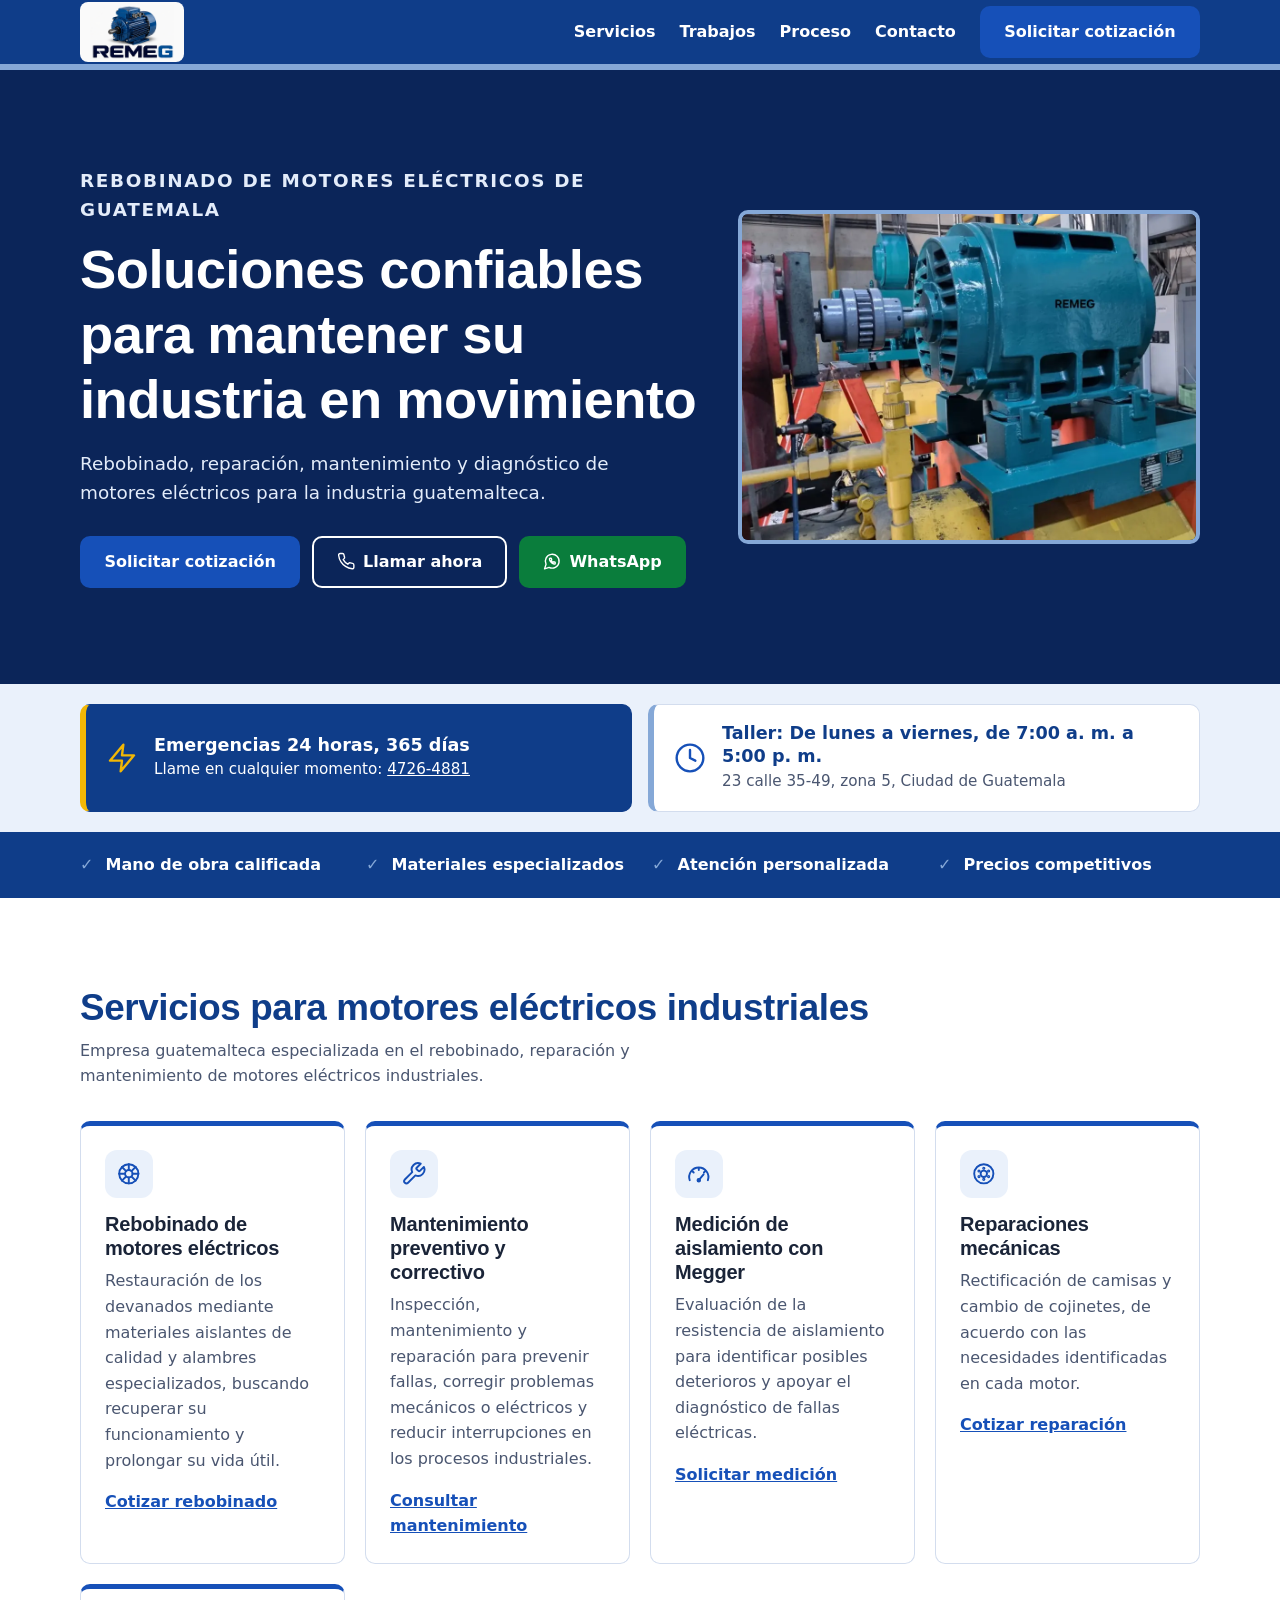
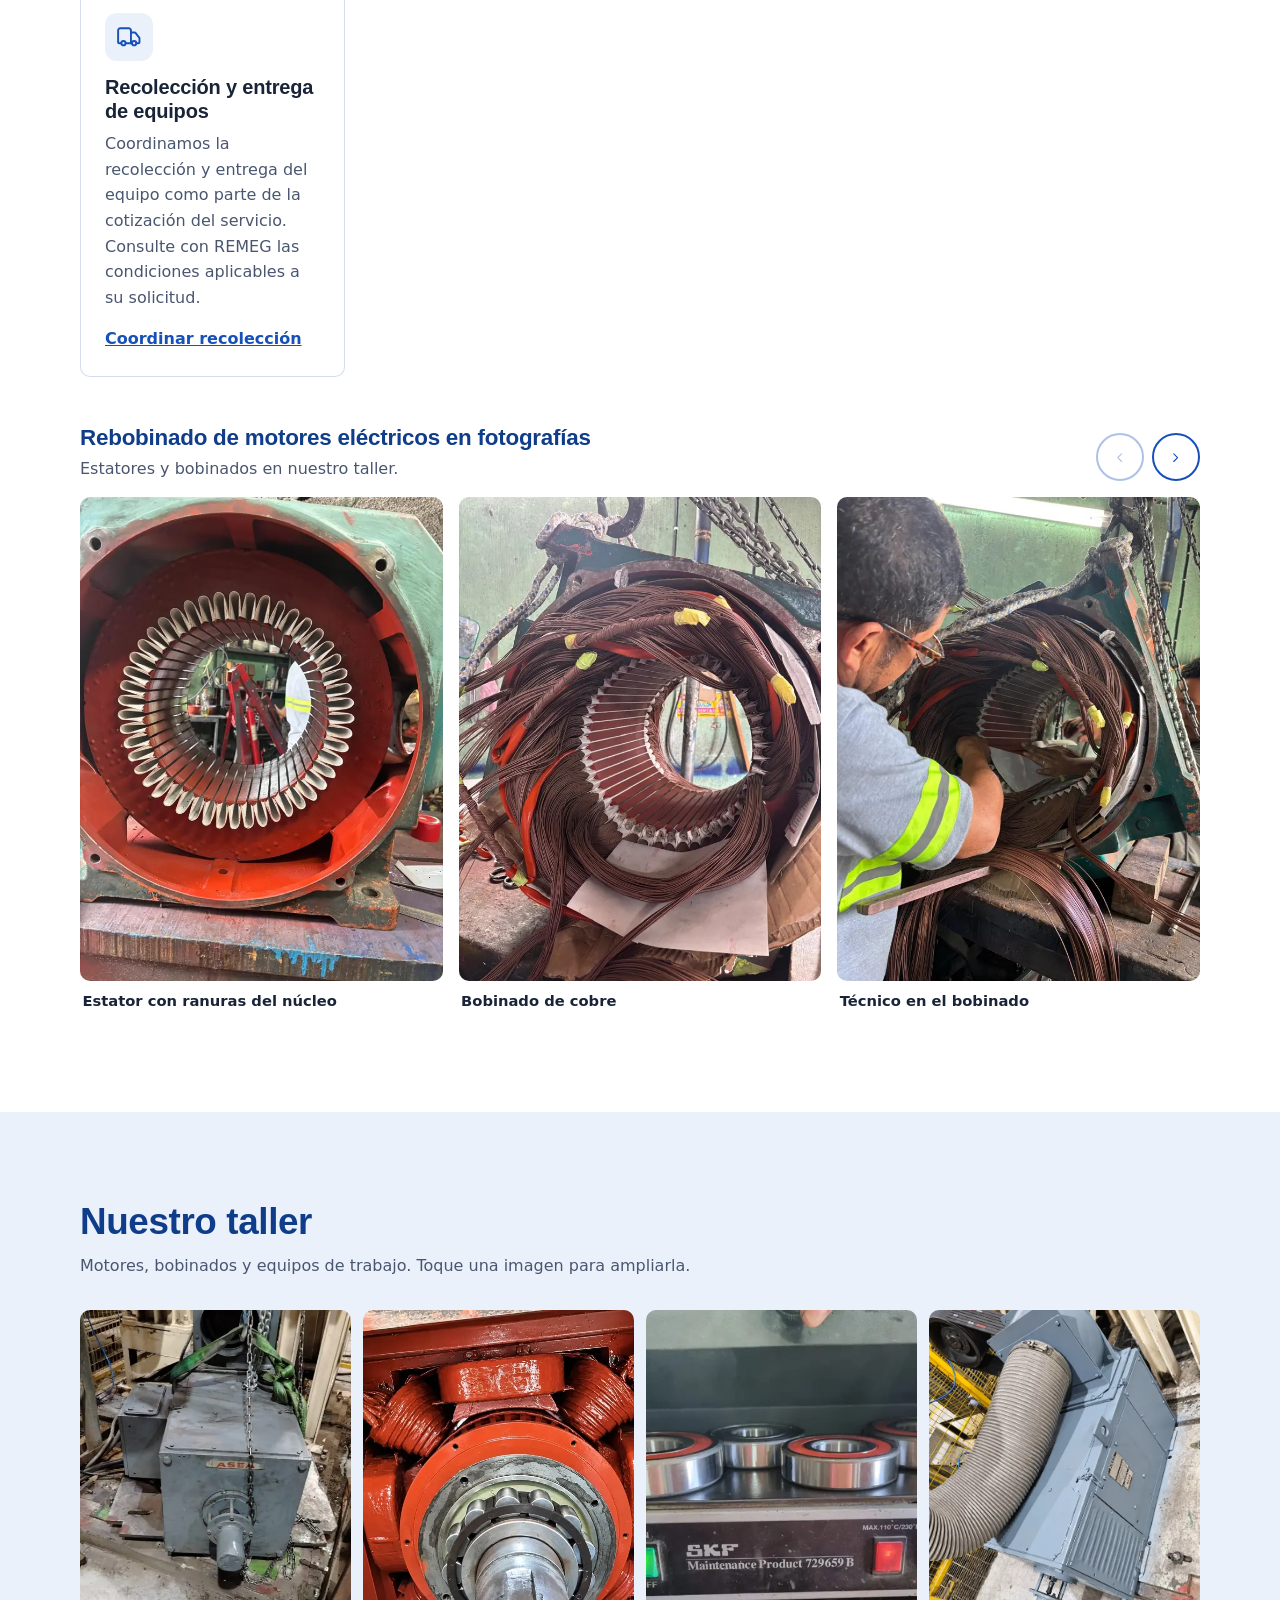
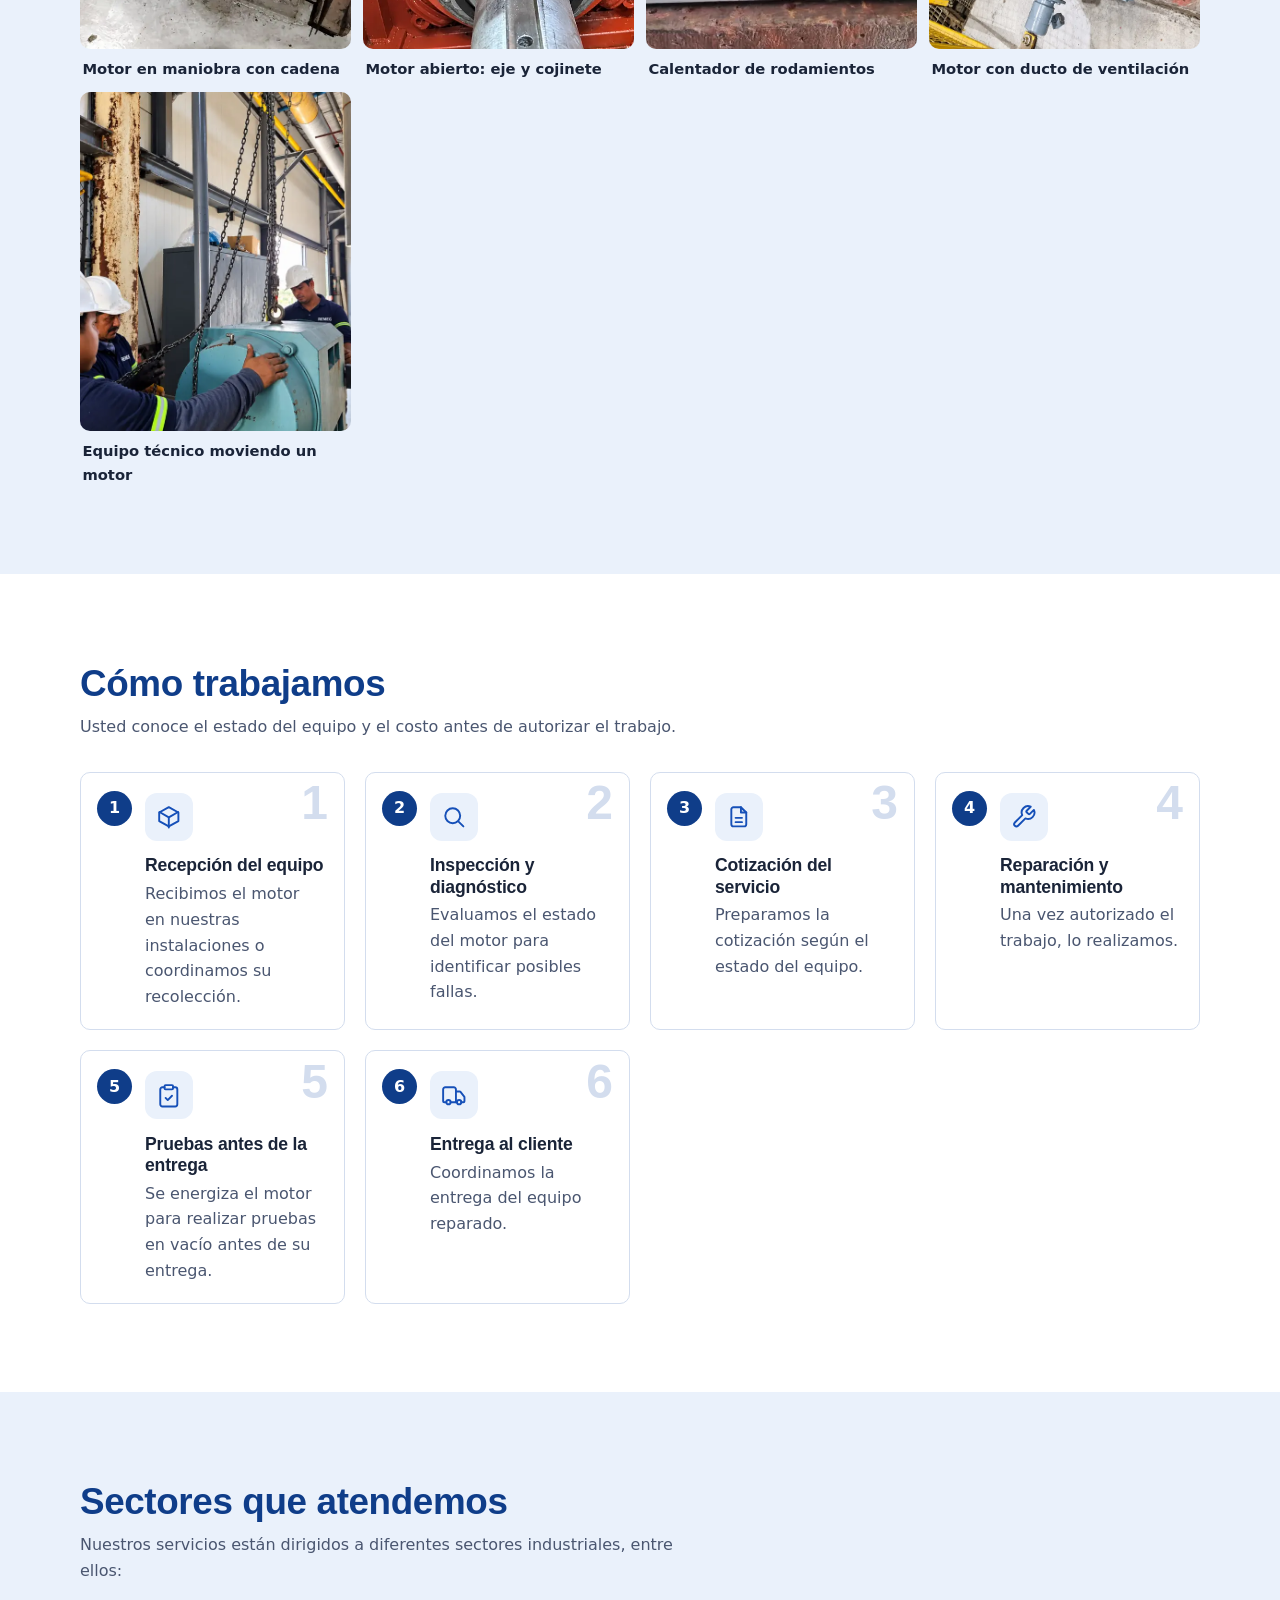
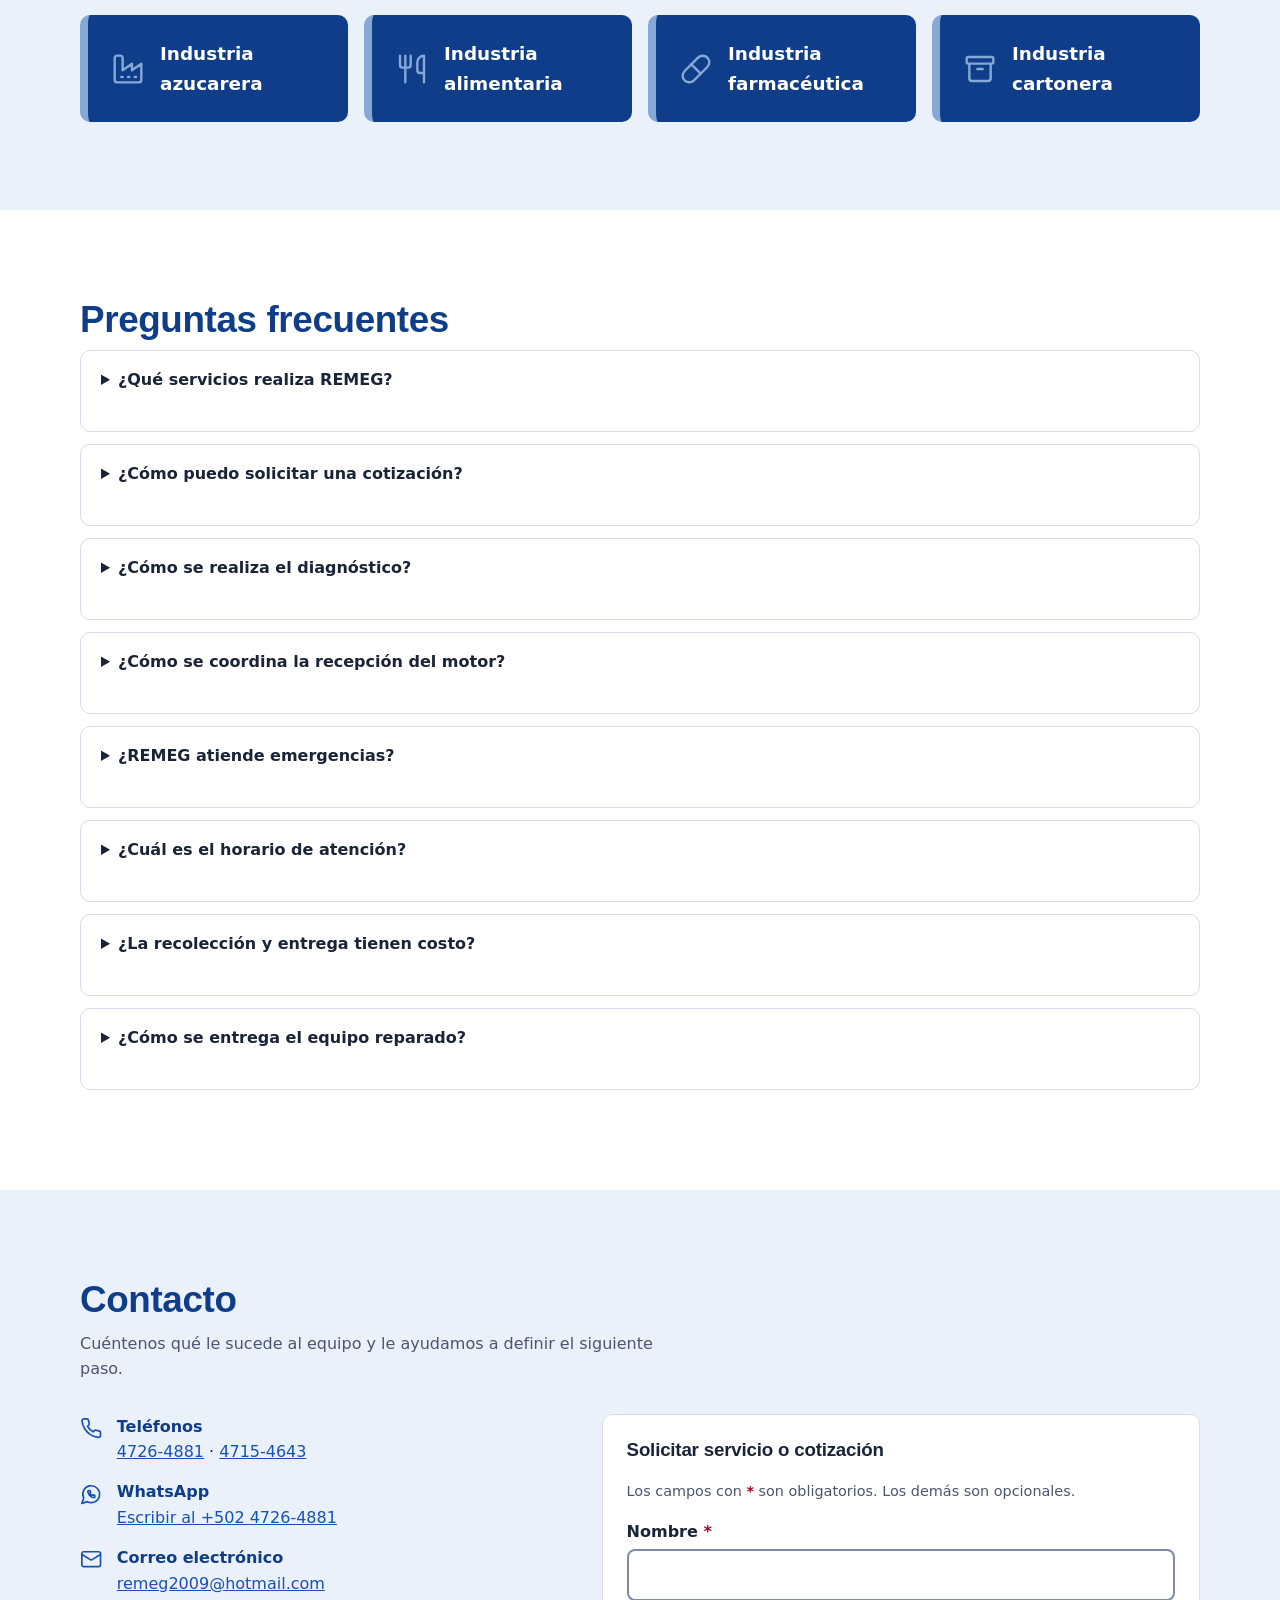
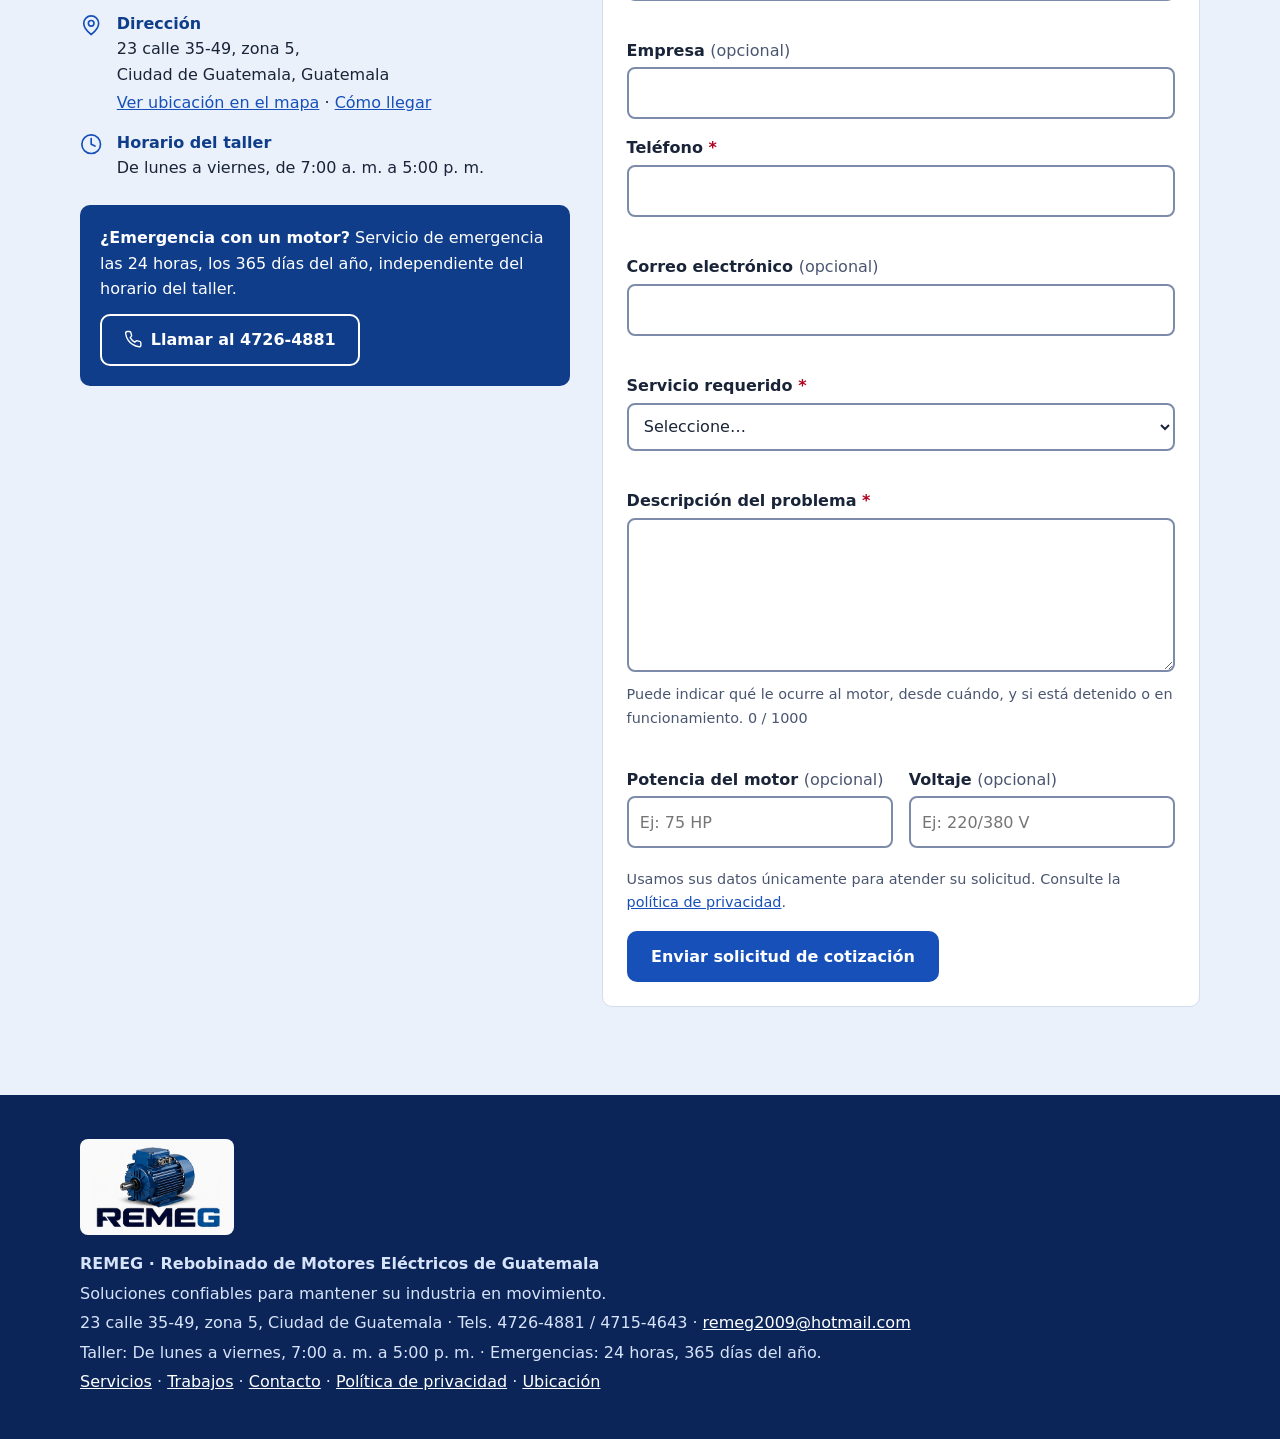
==== site/index.html @ 48e9dbaf "fix: modificar atributo del form para que funcione en netifly" ====
<!DOCTYPE html>
<html lang="es">

<head>
    <meta charset="utf-8">
    <meta name="umami-website-id" content="">
    <meta name="viewport" content="width=device-width, initial-scale=1, viewport-fit=cover">
    <title>REMEG | Rebobinado y reparación de motores eléctricos industriales en Guatemala</title>
    <meta name="description"
        content="Rebobinado, reparación y mantenimiento preventivo y correctivo de motores eléctricos industriales en Ciudad de Guatemala. Atención de emergencias las 24 horas, los 365 días del año.">
    <meta property="og:title" content="REMEG | Rebobinado de Motores Eléctricos de Guatemala">
    <meta property="og:description" content="Soluciones confiables para mantener su industria en movimiento.">
    <meta property="og:type" content="website">
    <meta property="og:locale" content="es_GT">
    <meta property="og:url" content="https://remeg.com.gt/">
    <meta property="og:image" content="https://remeg.com.gt/assets/logo.png">
    <link rel="canonical" href="https://remeg.com.gt/">
    <link rel="icon" type="image/png" href="assets/favicon.png">
    <link rel="preload" as="image" href="assets/hero-motor-instalado.webp" type="image/webp" fetchpriority="high">
    <script
        type="application/ld+json">{"@context": "https://schema.org", "@type": "LocalBusiness", "name": "REMEG - Rebobinado de Motores Eléctricos de Guatemala", "url": "https://remeg.com.gt/", "image": "https://remeg.com.gt/assets/logo.png", "telephone": ["+502 4726-4881", "+502 4715-4643"], "email": "remeg2009@hotmail.com", "address": {"@type": "PostalAddress", "streetAddress": "23 calle 35-49, zona 5", "addressLocality": "Ciudad de Guatemala", "addressCountry": "GT"}, "geo": {"@type": "GeoCoordinates", "latitude": 14.6255, "longitude": -90.4993}, "hasMap": "https://www.google.com/maps/search/?api=1&query=14.6255,-90.4993", "openingHoursSpecification": {"@type": "OpeningHoursSpecification", "dayOfWeek": ["Monday", "Tuesday", "Wednesday", "Thursday", "Friday", "Saturday", "Sunday"], "opens": "07:00", "closes": "17:00"}}</script>
    <link rel="stylesheet" href="assets/styles.css">
</head>

<body><svg width="0" height="0" class="sp" aria-hidden="true" focusable="false">
        <defs>
            <symbol id="i-phone" viewBox="0 0 24 24">
                <path
                    d="M22 16.92v3a2 2 0 0 1-2.18 2 19.79 19.79 0 0 1-8.63-3.07 19.5 19.5 0 0 1-6-6 19.79 19.79 0 0 1-3.07-8.67A2 2 0 0 1 4.11 2h3a2 2 0 0 1 2 1.72 12.84 12.84 0 0 0 .7 2.81 2 2 0 0 1-.45 2.11L8.09 9.91a16 16 0 0 0 6 6l1.27-1.27a2 2 0 0 1 2.11-.45 12.84 12.84 0 0 0 2.81.7A2 2 0 0 1 22 16.92z" />
            </symbol>
            <symbol id="i-wa" viewBox="0 0 24 24">
                <path d="M7.9 20A9 9 0 1 0 4 16.1L2 22z" />
                <path transform="translate(7.6 7.4) scale(.38)" stroke-width="4.6"
                    d="M22 16.92v3a2 2 0 0 1-2.18 2 19.79 19.79 0 0 1-8.63-3.07 19.5 19.5 0 0 1-6-6 19.79 19.79 0 0 1-3.07-8.67A2 2 0 0 1 4.11 2h3a2 2 0 0 1 2 1.72 12.84 12.84 0 0 0 .7 2.81 2 2 0 0 1-.45 2.11L8.09 9.91a16 16 0 0 0 6 6l1.27-1.27a2 2 0 0 1 2.11-.45 12.84 12.84 0 0 0 2.81.7A2 2 0 0 1 22 16.92z" />
            </symbol>
            <symbol id="i-mail" viewBox="0 0 24 24">
                <rect x="2" y="4" width="20" height="16" rx="2" />
                <path d="m22 7-10 6L2 7" />
            </symbol>
            <symbol id="i-pin" viewBox="0 0 24 24">
                <path d="M20 10c0 6-8 12-8 12s-8-6-8-12a8 8 0 0 1 16 0z" />
                <circle cx="12" cy="10" r="3" />
            </symbol>
            <symbol id="i-clock" viewBox="0 0 24 24">
                <circle cx="12" cy="12" r="10" />
                <path d="M12 6v6l4 2" />
            </symbol>
            <symbol id="i-bolt" viewBox="0 0 24 24">
                <path d="M13 2 3 14h9l-1 8 10-12h-9l1-8z" />
            </symbol>
            <symbol id="i-check" viewBox="0 0 24 24">
                <path d="M20 6 9 17l-5-5" />
            </symbol>
            <symbol id="i-coil" viewBox="0 0 24 24">
                <circle cx="12" cy="12" r="9" />
                <circle cx="12" cy="12" r="3.5" />
                <path
                    d="M12 3v5.5M12 15.5V21M3 12h5.5M15.5 12H21M5.6 5.6l3.9 3.9M14.5 14.5l3.9 3.9M18.4 5.6l-3.9 3.9M9.5 14.5l-3.9 3.9" />
            </symbol>
            <symbol id="i-wrench" viewBox="0 0 24 24">
                <path
                    d="M14.7 6.3a1 1 0 0 0 0 1.4l1.6 1.6a1 1 0 0 0 1.4 0l3.77-3.77a6 6 0 0 1-7.94 7.94l-6.91 6.91a2.12 2.12 0 0 1-3-3l6.91-6.91a6 6 0 0 1 7.94-7.94l-3.76 3.76z" />
            </symbol>
            <symbol id="i-gauge" viewBox="0 0 24 24">
                <path d="M3.5 18a9 9 0 1 1 17 0" />
                <path d="M12 18l4.5-5.5" />
                <circle cx="12" cy="18" r="1.2" />
                <path d="M12 6.5v2M5.8 9.4l1.4 1.4M18.2 9.4l-1.4 1.4" />
            </symbol>
            <symbol id="i-bearing" viewBox="0 0 24 24">
                <circle cx="12" cy="12" r="9" />
                <circle cx="12" cy="12" r="3" />
                <circle cx="12" cy="6.8" r=".6" />
                <circle cx="16.5" cy="9.4" r=".6" />
                <circle cx="16.5" cy="14.6" r=".6" />
                <circle cx="12" cy="17.2" r=".6" />
                <circle cx="7.5" cy="14.6" r=".6" />
                <circle cx="7.5" cy="9.4" r=".6" />
            </symbol>
            <symbol id="i-truck" viewBox="0 0 24 24">
                <path d="M14 18V6a2 2 0 0 0-2-2H4a2 2 0 0 0-2 2v11a1 1 0 0 0 1 1h2" />
                <path d="M15 18H9" />
                <path d="M19 18h2a1 1 0 0 0 1-1v-3.65a1 1 0 0 0-.22-.62l-3.48-4.35A1 1 0 0 0 17.52 8H14" />
                <circle cx="17" cy="18" r="2" />
                <circle cx="7" cy="18" r="2" />
            </symbol>
            <symbol id="i-pkg" viewBox="0 0 24 24">
                <path d="M21 8l-9-5-9 5v8l9 5 9-5z" />
                <path d="M3.3 7.5 12 12.5l8.7-5M12 22V12.5" />
            </symbol>
            <symbol id="i-search" viewBox="0 0 24 24">
                <circle cx="11" cy="11" r="7" />
                <path d="m21 21-4.3-4.3" />
            </symbol>
            <symbol id="i-doc" viewBox="0 0 24 24">
                <path d="M14 3H7a2 2 0 0 0-2 2v14a2 2 0 0 0 2 2h10a2 2 0 0 0 2-2V8z" />
                <path d="M14 3v5h5M9 13h6M9 17h6" />
            </symbol>
            <symbol id="i-clip" viewBox="0 0 24 24">
                <rect x="8" y="2" width="8" height="4" rx="1" />
                <path d="M16 4h2a2 2 0 0 1 2 2v14a2 2 0 0 1-2 2H6a2 2 0 0 1-2-2V6a2 2 0 0 1 2-2h2" />
                <path d="m9 14 2 2 4-4" />
            </symbol>
            <symbol id="i-factory" viewBox="0 0 24 24">
                <path d="M2 20a2 2 0 0 0 2 2h16a2 2 0 0 0 2-2V8l-7 5V8l-7 5V4a2 2 0 0 0-2-2H4a2 2 0 0 0-2 2z" />
                <path d="M17 18h1M12 18h1M7 18h1" />
            </symbol>
            <symbol id="i-food" viewBox="0 0 24 24">
                <path
                    d="M3 2v7a2 2 0 0 0 2 2h4a2 2 0 0 0 2-2V2M7 2v20M21 15V2a5 5 0 0 0-5 5v6a2 2 0 0 0 2 2h3zm0 0v7" />
            </symbol>
            <symbol id="i-pill" viewBox="0 0 24 24">
                <path d="m10.5 20.5 10-10a4.95 4.95 0 1 0-7-7l-10 10a4.95 4.95 0 1 0 7 7z" />
                <path d="m8.5 8.5 7 7" />
            </symbol>
            <symbol id="i-box" viewBox="0 0 24 24">
                <rect x="2" y="3" width="20" height="5" rx="1" />
                <path d="M4 8v11a2 2 0 0 0 2 2h12a2 2 0 0 0 2-2V8M10 12h4" />
            </symbol>
            <symbol id="i-prev" viewBox="0 0 24 24">
                <path d="m15 18-6-6 6-6" />
            </symbol>
            <symbol id="i-next" viewBox="0 0 24 24">
                <path d="m9 18 6-6-6-6" />
            </symbol>
        </defs>
    </svg>
    <header>
        <div class="w hb"><a class="logo" href="#inicio" aria-label="REMEG, inicio"><img src="assets/logo.png"
                    width="391" height="252" alt="REMEG"></a>
            <button id="mb" aria-expanded="false" aria-controls="nv">Menú</button>
            <nav id="nv" aria-label="Principal">
                <ul>
                    <li><a href="#servicios">Servicios</a></li>
                    <li><a href="#trabajos">Trabajos</a></li>
                    <li><a href="#proceso">Proceso</a></li>
                    <li><a href="#contacto">Contacto</a></li>
                    <li><a class="btn p" href="#cotizar">Solicitar cotización</a></li>
                </ul>
            </nav>
        </div>
    </header>
    <main id="inicio">
        <div class="hero">
            <div class="w">
                <div>
                    <p class="eyebrow">Rebobinado de Motores Eléctricos de Guatemala</p>
                    <h1>Soluciones confiables para mantener su industria en movimiento</h1>
                    <p>Rebobinado, reparación, mantenimiento y diagnóstico de motores eléctricos para la industria
                        guatemalteca.</p>
                    <div class="ct"><a class="btn p" href="#cotizar">Solicitar cotización</a><a class="btn s"
                            href="tel:+50247264881"><svg class="ic" aria-hidden="true" focusable="false">
                                <use href="#i-phone" />
                            </svg> Llamar ahora</a><a class="btn wa"
                            href="https://wa.me/50247264881?text=Hola%2C%20quisiera%20informaci%C3%B3n%20o%20una%20cotizaci%C3%B3n%20para%20el%20servicio%20de%20un%20motor%20el%C3%A9ctrico."
                            target="_blank" rel="noopener"><svg class="ic" aria-hidden="true" focusable="false">
                                <use href="#i-wa" />
                            </svg> WhatsApp</a></div>
                </div>
                <figure><img src="assets/hero-motor-instalado.webp" width="1000" height="718"
                        alt="Motor eléctrico industrial con la marca REMEG, instalado en una planta"
                        fetchpriority="high"></figure>
            </div>
        </div>
        <div class="band">
            <div class="w band-g">
                <div class="bx urg"><svg class="ic lg" aria-hidden="true" focusable="false">
                        <use href="#i-bolt" />
                    </svg>
                    <div><strong>Emergencias 24 horas, 365 días</strong><span>Llame en cualquier momento: <a
                                href="tel:+50247264881">4726-4881</a></span></div>
                </div>
                <div class="bx"><svg class="ic lg" aria-hidden="true" focusable="false">
                        <use href="#i-clock" />
                    </svg>
                    <div><strong>Taller: De lunes a viernes, de 7:00 a. m. a 5:00 p. m.</strong><span>23 calle 35-49,
                            zona
                            5, Ciudad de Guatemala</span></div>
                </div>
            </div>
        </div>
        <div class="trust">
            <div class="w">
                <ul>
                    <li>Mano de obra calificada</li>
                    <li>Materiales especializados</li>
                    <li>Atención personalizada</li>
                    <li>Precios competitivos</li>
                </ul>
            </div>
        </div>

        <section id="servicios">
            <div class="w">
                <h2>Servicios para motores eléctricos industriales</h2>
                <p class="lead">Empresa guatemalteca especializada en el rebobinado, reparación y mantenimiento de
                    motores eléctricos industriales.</p>
                <div class="grid">
                    <div class="card"><span class="bd"><svg class="ic" aria-hidden="true" focusable="false">
                                <use href="#i-coil" />
                            </svg></span>
                        <h3>Rebobinado de motores eléctricos</h3>
                        <p>Restauración de los devanados mediante materiales aislantes de calidad y alambres
                            especializados, buscando recuperar su funcionamiento y prolongar su vida útil.</p><a
                            href="#cotizar" data-s="Rebobinado de motores eléctricos">Cotizar rebobinado</a>
                    </div>
                    <div class="card"><span class="bd"><svg class="ic" aria-hidden="true" focusable="false">
                                <use href="#i-wrench" />
                            </svg></span>
                        <h3>Mantenimiento preventivo y correctivo</h3>
                        <p>Inspección, mantenimiento y reparación para prevenir fallas, corregir problemas mecánicos o
                            eléctricos y reducir interrupciones en los procesos industriales.</p><a
                            href="#cotizar">Consultar mantenimiento</a>
                    </div>
                    <div class="card"><span class="bd"><svg class="ic" aria-hidden="true" focusable="false">
                                <use href="#i-gauge" />
                            </svg></span>
                        <h3>Medición de aislamiento con Megger</h3>
                        <p>Evaluación de la resistencia de aislamiento para identificar posibles deterioros y apoyar el
                            diagnóstico de fallas eléctricas.</p><a href="#cotizar"
                            data-s="Medición de aislamiento con Megger">Solicitar medición</a>
                    </div>
                    <div class="card"><span class="bd"><svg class="ic" aria-hidden="true" focusable="false">
                                <use href="#i-bearing" />
                            </svg></span>
                        <h3>Reparaciones mecánicas</h3>
                        <p>Rectificación de camisas y cambio de cojinetes, de acuerdo con las necesidades identificadas
                            en cada motor.</p><a href="#cotizar"
                            data-s="Reparaciones mecánicas (camisas y cojinetes)">Cotizar reparación</a>
                    </div>
                    <div class="card"><span class="bd"><svg class="ic" aria-hidden="true" focusable="false">
                                <use href="#i-truck" />
                            </svg></span>
                        <h3>Recolección y entrega de equipos</h3>
                        <p>Coordinamos la recolección y entrega del equipo como parte de la cotización del servicio.
                            Consulte con REMEG las condiciones aplicables a su solicitud.</p><a href="#cotizar"
                            data-s="Recolección y entrega de equipos">Coordinar recolección</a>
                    </div>
                </div>
                <div class="car" role="region" aria-roledescription="carrusel"
                    aria-label="Fotografías de rebobinado de motores eléctricos">
                    <div class="car-h">
                        <div>
                            <h3>Rebobinado de motores eléctricos en fotografías</h3>
                            <p>Estatores y bobinados en nuestro taller.</p>
                        </div>
                        <div class="car-c"><button type="button" class="cp" aria-label="Fotos anteriores"><svg
                                    class="ic" aria-hidden="true" focusable="false">
                                    <use href="#i-prev" />
                                </svg></button><button type="button" class="cn" aria-label="Fotos siguientes"><svg
                                    class="ic" aria-hidden="true" focusable="false">
                                    <use href="#i-next" />
                                </svg></button></div>
                    </div>
                    <div class="track" data-lb>
                        <figure><button type="button" aria-label="Ampliar: Estator con ranuras del núcleo"><img
                                    src="assets/rebobinado-01.webp" width="675" height="900" loading="lazy"
                                    alt="Estator de un motor eléctrico con el núcleo ranurado, visto de frente"></button>
                            <figcaption>Estator con ranuras del núcleo</figcaption>
                        </figure>
                        <figure><button type="button" aria-label="Ampliar: Bobinado de cobre"><img
                                    src="assets/rebobinado-02.webp" width="675" height="900" loading="lazy"
                                    alt="Bobinas de cobre del estator de un motor, sujetas con cadenas"></button>
                            <figcaption>Bobinado de cobre</figcaption>
                        </figure>
                        <figure><button type="button" aria-label="Ampliar: Técnico en el bobinado"><img
                                    src="assets/rebobinado-03.webp" width="675" height="900" loading="lazy"
                                    alt="Técnico trabajando en el bobinado de un estator"></button>
                            <figcaption>Técnico en el bobinado</figcaption>
                        </figure>
                        <figure><button type="button" aria-label="Ampliar: Bobinado con cintas azules"><img
                                    src="assets/rebobinado-04.webp" width="675" height="900" loading="lazy"
                                    alt="Vista frontal del bobinado de un estator con cintas azules"></button>
                            <figcaption>Bobinado con cintas azules</figcaption>
                        </figure>
                        <figure><button type="button" aria-label="Ampliar: Alambre de cobre en el estator"><img
                                    src="assets/rebobinado-05.webp" width="675" height="900" loading="lazy"
                                    alt="Alambre de cobre saliendo del bobinado de un estator sobre la mesa de trabajo"></button>
                            <figcaption>Alambre de cobre en el estator</figcaption>
                        </figure>
                    </div>
                </div>
            </div>
        </section>

        <section id="trabajos" class="alt">
            <div class="w">
                <h2>Nuestro taller</h2>
                <p class="lead">Motores, bobinados y equipos de trabajo. Toque una imagen para ampliarla.</p>
                <div class="gal" id="gal" data-lb>
                    <figure><button type="button" aria-label="Ampliar: Motor en maniobra con cadena"><img
                                src="assets/taller-01.webp" width="506" height="900" loading="lazy"
                                alt="Motor eléctrico suspendido con cadenas en el área de trabajo"></button>
                        <figcaption>Motor en maniobra con cadena</figcaption>
                    </figure>
                    <figure><button type="button" aria-label="Ampliar: Motor abierto: eje y cojinete"><img
                                src="assets/taller-02.webp" width="900" height="675" loading="lazy"
                                alt="Motor abierto mostrando el cojinete y el eje"></button>
                        <figcaption>Motor abierto: eje y cojinete</figcaption>
                    </figure>
                    <figure><button type="button" aria-label="Ampliar: Calentador de rodamientos"><img
                                src="assets/taller-03.webp" width="900" height="541" loading="lazy"
                                alt="Calentador de rodamientos con varios rodamientos sobre su superficie"></button>
                        <figcaption>Calentador de rodamientos</figcaption>
                    </figure>
                    <figure><button type="button" aria-label="Ampliar: Motor con ducto de ventilación"><img
                                src="assets/taller-04.webp" width="675" height="900" loading="lazy"
                                alt="Motor eléctrico gris con un ducto flexible de ventilación"></button>
                        <figcaption>Motor con ducto de ventilación</figcaption>
                    </figure>
                    <figure><button type="button" aria-label="Ampliar: Equipo técnico moviendo un motor"><img
                                src="assets/taller-05.webp" width="587" height="900" loading="lazy"
                                alt="Técnicos con casco manipulando un motor suspendido con cadenas"></button>
                        <figcaption>Equipo técnico moviendo un motor</figcaption>
                    </figure>
                </div>
                <p class="gm" hidden><button class="btn o" id="gm" type="button" aria-expanded="false"
                        aria-controls="gal"></button></p>
            </div>
        </section>

        <section id="proceso">
            <div class="w">
                <h2>Cómo trabajamos</h2>
                <p class="lead">Usted conoce el estado del equipo y el costo antes de autorizar el trabajo.</p>
                <ol class="steps" id="steps">
                    <li><span class="bd"><svg class="ic" aria-hidden="true" focusable="false">
                                <use href="#i-pkg" />
                            </svg></span><span class="n" aria-hidden="true">1</span>
                        <h3>Recepción del equipo</h3>
                        <p>Recibimos el motor en nuestras instalaciones o coordinamos su recolección.</p>
                        <div class="dt">
                            <p>Usted decide cómo: llevarlo al taller o coordinar la recolección directamente con
                                nosotros.</p>
                        </div>
                    </li>
                    <li><span class="bd"><svg class="ic" aria-hidden="true" focusable="false">
                                <use href="#i-search" />
                            </svg></span><span class="n" aria-hidden="true">2</span>
                        <h3>Inspección y diagnóstico</h3>
                        <p>Evaluamos el estado del motor para identificar posibles fallas.</p>
                        <div class="dt">
                            <p>Revisamos fallas eléctricas y mecánicas y, según el caso, medimos el aislamiento con
                                Megger.</p>
                        </div>
                    </li>
                    <li><span class="bd"><svg class="ic" aria-hidden="true" focusable="false">
                                <use href="#i-doc" />
                            </svg></span><span class="n" aria-hidden="true">3</span>
                        <h3>Cotización del servicio</h3>
                        <p>Preparamos la cotización según el estado del equipo.</p>
                        <div class="dt">
                            <p>La cotización considera las condiciones del equipo y los trabajos de reparación
                                necesarios.</p>
                        </div>
                    </li>
                    <li><span class="bd"><svg class="ic" aria-hidden="true" focusable="false">
                                <use href="#i-wrench" />
                            </svg></span><span class="n" aria-hidden="true">4</span>
                        <h3>Reparación y mantenimiento</h3>
                        <p>Una vez autorizado el trabajo, lo realizamos.</p>
                        <div class="dt">
                            <p>Rebobinado, mantenimiento o reparación, utilizando materiales especializados.</p>
                        </div>
                    </li>
                    <li><span class="bd"><svg class="ic" aria-hidden="true" focusable="false">
                                <use href="#i-clip" />
                            </svg></span><span class="n" aria-hidden="true">5</span>
                        <h3>Pruebas antes de la entrega</h3>
                        <p>Se energiza el motor para realizar pruebas en vacío antes de su entrega.</p>
                        <div class="dt">
                            <p>Las pruebas específicas dependen del procedimiento técnico aplicado a cada motor.</p>
                        </div>
                    </li>
                    <li><span class="bd"><svg class="ic" aria-hidden="true" focusable="false">
                                <use href="#i-truck" />
                            </svg></span><span class="n" aria-hidden="true">6</span>
                        <h3>Entrega al cliente</h3>
                        <p>Coordinamos la entrega del equipo reparado.</p>
                        <div class="dt">
                            <p>En las instalaciones del cliente o en nuestro taller, según lo acordado.</p>
                        </div>
                    </li>
                </ol>
            </div>
        </section>

        <section class="alt">
            <div class="w">
                <h2>Sectores que atendemos</h2>
                <p class="lead">Nuestros servicios están dirigidos a diferentes sectores industriales, entre ellos:</p>
                <ul class="sec">
                    <li><svg class="ic lg" aria-hidden="true" focusable="false">
                            <use href="#i-factory" />
                        </svg><span>Industria azucarera</span></li>
                    <li><svg class="ic lg" aria-hidden="true" focusable="false">
                            <use href="#i-food" />
                        </svg><span>Industria alimentaria</span></li>
                    <li><svg class="ic lg" aria-hidden="true" focusable="false">
                            <use href="#i-pill" />
                        </svg><span>Industria farmacéutica</span></li>
                    <li><svg class="ic lg" aria-hidden="true" focusable="false">
                            <use href="#i-box" />
                        </svg><span>Industria cartonera</span></li>
                </ul>
            </div>
        </section>

        <section id="faq">
            <div class="w" class="w nar">
                <h2>Preguntas frecuentes</h2>
                <details>
                    <summary>¿Qué servicios realiza REMEG?</summary>
                    <p>Rebobinado, reparación y mantenimiento preventivo y correctivo de motores eléctricos
                        industriales, además de inspección y diagnóstico.</p>
                </details>
                <details>
                    <summary>¿Cómo puedo solicitar una cotización?</summary>
                    <p>Con el formulario de esta página, por WhatsApp, por correo a remeg2009@hotmail.com o llamando al
                        4726-4881 o al 4715-4643.</p>
                </details>
                <details>
                    <summary>¿Cómo se realiza el diagnóstico?</summary>
                    <p>Evaluamos el estado del motor para identificar posibles fallas eléctricas y mecánicas. Según el
                        caso, efectuamos mediciones de aislamiento con Megger.</p>
                </details>
                <details>
                    <summary>¿Cómo se coordina la recepción del motor?</summary>
                    <p>Lo recibimos en nuestras instalaciones o coordinamos su recolección directamente con usted.</p>
                </details>
                <details>
                    <summary>¿REMEG atiende emergencias?</summary>
                    <p>Sí. Contamos con atención de emergencias las 24 horas, los 365 días del año. En una urgencia, le
                        recomendamos llamar.</p>
                </details>
                <details>
                    <summary>¿Cuál es el horario de atención?</summary>
                    <p>El taller atiende de lunes a viernes, de 7:00 a. m. a 5:00 p. m. Las emergencias se atienden las
                        24
                        horas, los 365 días del año.</p>
                </details>
                <details>
                    <summary>¿La recolección y entrega tienen costo?</summary>
                    <p>La recolección y la entrega del equipo forman parte de la cotización del servicio. Las
                        condiciones y el precio se determinan en cada caso: consulte con REMEG según su solicitud.</p>
                </details>
                <details>
                    <summary>¿Cómo se entrega el equipo reparado?</summary>
                    <p>Coordinamos la entrega en las instalaciones del cliente o en nuestro taller, según lo acordado.
                        Antes de la entrega se energiza el motor para realizar pruebas en vacío.</p>
                </details>
            </div>
        </section>

        <section id="contacto" class="alt">
            <div class="w">
                <h2>Contacto</h2>
                <p class="lead">Cuéntenos qué le sucede al equipo y le ayudamos a definir el siguiente paso.</p>
                <div class="cg">
                    <div>
                        <ul class="cl">
                            <li><svg class="ic" aria-hidden="true" focusable="false">
                                    <use href="#i-phone" />
                                </svg>
                                <div><strong>Teléfonos</strong><a href="tel:+50247264881">4726-4881</a> · <a
                                        href="tel:+50247154643">4715-4643</a></div>
                            </li>
                            <li><svg class="ic" aria-hidden="true" focusable="false">
                                    <use href="#i-wa" />
                                </svg>
                                <div><strong>WhatsApp</strong><a
                                        href="https://wa.me/50247264881?text=Hola%2C%20quisiera%20informaci%C3%B3n%20o%20una%20cotizaci%C3%B3n%20para%20el%20servicio%20de%20un%20motor%20el%C3%A9ctrico."
                                        target="_blank" rel="noopener">Escribir al +502 4726-4881</a></div>
                            </li>
                            <li><svg class="ic" aria-hidden="true" focusable="false">
                                    <use href="#i-mail" />
                                </svg>
                                <div><strong>Correo electrónico</strong><a
                                        href="mailto:remeg2009@hotmail.com">remeg2009@hotmail.com</a></div>
                            </li>
                            <li><svg class="ic" aria-hidden="true" focusable="false">
                                    <use href="#i-pin" />
                                </svg>
                                <div><strong>Dirección</strong>
                                    <address>23 calle 35-49, zona 5,<br>Ciudad de Guatemala, Guatemala</address><a
                                        href="https://www.google.com/maps/search/?api=1&amp;query=14.6255,-90.4993"
                                        target="_blank" rel="noopener">Ver ubicación en el mapa</a> · <a
                                        href="https://www.google.com/maps/dir/?api=1&amp;destination=14.6255,-90.4993"
                                        target="_blank" rel="noopener">Cómo llegar</a>
                                </div>
                            </li>
                            <li><svg class="ic" aria-hidden="true" focusable="false">
                                    <use href="#i-clock" />
                                </svg>
                                <div><strong>Horario del taller</strong>De lunes a viernes, de 7:00 a. m. a 5:00 p. m.
                                </div>
                            </li>
                        </ul>
                        <div class="em">
                            <p><strong>¿Emergencia con un motor?</strong> Servicio de emergencia las 24 horas, los 365
                                días del año, independiente del horario del taller.</p><a class="btn s"
                                href="tel:+50247264881"><svg class="ic" aria-hidden="true" focusable="false">
                                    <use href="#i-phone" />
                                </svg> Llamar al 4726-4881</a>
                        </div>
                    </div>
                    <form id="cotizar" name="cotizacion" method="POST" netlify data-netlify="true"
                        netlify-honeypot="bot-field" novalidate aria-labelledby="ft">
                        <h3 id="ft" class="h3z">Solicitar servicio o cotización</h3>
                        <input type="hidden" name="form-name" value="cotizacion">
                        <p class="hp" aria-hidden="true"><label>No llenar este campo <input name="bot-field"
                                    tabindex="-1" autocomplete="off"></label></p>
                        <p class="hint">Los campos con <span class="req" aria-hidden="true">*</span> son obligatorios.
                            Los demás son opcionales.</p>
                        <div class="f"><label for="n">Nombre <span class="req" aria-hidden="true">*</span><span
                                    class="sr"> (obligatorio)</span></label><input id="n" name="nombre"
                                autocomplete="name" required aria-required="true" aria-describedby="n-e">
                            <p class="err" id="n-e"></p>
                        </div>
                        <div class="f"><label for="c">Empresa <span class="opt">(opcional)</span></label><input id="c"
                                name="empresa" autocomplete="organization"></div>
                        <div class="f"><label for="t">Teléfono <span class="req" aria-hidden="true">*</span><span
                                    class="sr"> (obligatorio)</span></label><input id="t" name="telefono" type="tel"
                                inputmode="tel" autocomplete="tel" required aria-required="true" aria-describedby="t-e">
                            <p class="err" id="t-e"></p>
                        </div>
                        <div class="f"><label for="e">Correo electrónico <span
                                    class="opt">(opcional)</span></label><input id="e" name="correo" type="email"
                                autocomplete="email" aria-describedby="e-e">
                            <p class="err" id="e-e"></p>
                        </div>
                        <div class="f"><label for="sv">Servicio requerido <span class="req"
                                    aria-hidden="true">*</span><span class="sr"> (obligatorio)</span></label><select
                                id="sv" name="servicio" required aria-required="true" aria-describedby="sv-e">
                                <option value="">Seleccione…</option>
                                <option>Rebobinado de motores eléctricos</option>
                                <option>Reparación de motores eléctricos</option>
                                <option>Mantenimiento preventivo</option>
                                <option>Mantenimiento correctivo</option>
                                <option>Diagnóstico o revisión de fallas</option>
                                <option>Medición de aislamiento con Megger</option>
                                <option>Reparaciones mecánicas (camisas y cojinetes)</option>
                                <option>Recolección y entrega de equipos</option>
                                <option>Otro servicio</option>
                            </select>
                            <p class="err" id="sv-e"></p>
                        </div>
                        <div class="f"><label for="d">Descripción del problema <span class="req"
                                    aria-hidden="true">*</span><span class="sr"> (obligatorio)</span></label><textarea
                                id="d" name="descripcion" rows="5" maxlength="1000" required aria-required="true"
                                aria-describedby="d-h d-e"></textarea>
                            <p class="hint" id="d-h">Puede indicar qué le ocurre al motor, desde cuándo, y si está
                                detenido o en funcionamiento. <span id="cnt">0 / 1000</span></p>
                            <p class="err" id="d-e"></p>
                        </div>
                        <div class="two">
                            <div class="f"><label for="p">Potencia del motor <span
                                        class="opt">(opcional)</span></label><input id="p" name="potencia"
                                    maxlength="40" placeholder="Ej: 75 HP"></div>
                            <div class="f"><label for="v">Voltaje <span class="opt">(opcional)</span></label><input
                                    id="v" name="voltaje" maxlength="40" placeholder="Ej: 220/380 V"></div>
                        </div>
                        <p class="hint">Usamos sus datos únicamente para atender su solicitud. Consulte la <a
                                href="privacidad.html">política de privacidad</a>.</p><button class="btn p" id="sb"
                            type="submit">Enviar solicitud de cotización</button>
                        <p id="st" role="status" aria-live="polite" tabindex="-1"></p>
                    </form>
                </div>
            </div>
        </section>
    </main>
    <footer>
        <div class="w">
            <p class="fl"><img src="assets/logo.png" width="391" height="252" alt="REMEG" loading="lazy"></p>
            <p><strong>REMEG · Rebobinado de Motores Eléctricos de Guatemala</strong></p>
            <p>Soluciones confiables para mantener su industria en movimiento.</p>
            <p>23 calle 35-49, zona 5, Ciudad de Guatemala · Tels. 4726-4881 / 4715-4643 · <a
                    href="mailto:remeg2009@hotmail.com">remeg2009@hotmail.com</a></p>
            <p>Taller: De lunes a viernes, 7:00 a. m. a 5:00 p. m. · Emergencias: 24 horas, 365 días del año.</p>
            <p><a href="#servicios">Servicios</a> · <a href="#trabajos">Trabajos</a> · <a href="#contacto">Contacto</a>
                · <a href="privacidad.html">Política de privacidad</a> · <a
                    href="https://www.google.com/maps/search/?api=1&amp;query=14.6255,-90.4993" target="_blank"
                    rel="noopener">Ubicación</a></p>
        </div>
    </footer>
    <div role="region" aria-label="Contacto rápido">
        <div class="bar"><a class="btn s" href="tel:+50247264881"><svg class="ic" aria-hidden="true" focusable="false">
                    <use href="#i-phone" />
                </svg> Llamar</a><a class="btn wa"
                href="https://wa.me/50247264881?text=Hola%2C%20quisiera%20informaci%C3%B3n%20o%20una%20cotizaci%C3%B3n%20para%20el%20servicio%20de%20un%20motor%20el%C3%A9ctrico."
                target="_blank" rel="noopener"><svg class="ic" aria-hidden="true" focusable="false">
                    <use href="#i-wa" />
                </svg> WhatsApp</a><a class="btn p w1" href="#cotizar">Cotizar</a></div>
        <a class="waf" id="waf"
            href="https://wa.me/50247264881?text=Hola%2C%20quisiera%20informaci%C3%B3n%20o%20una%20cotizaci%C3%B3n%20para%20el%20servicio%20de%20un%20motor%20el%C3%A9ctrico."
            target="_blank" rel="noopener" aria-label="Escribir por WhatsApp (se abre en una pestaña nueva)"><svg
                class="ic xl" aria-hidden="true" focusable="false">
                <use href="#i-wa" />
            </svg></a>
    </div>
    <dialog id="lb" aria-label="Fotografía ampliada"><img id="li" alt="">
        <p id="lc"></p>
        <div class="dc"><button id="pv" aria-label="Foto anterior">←</button><button id="cl">Cerrar</button><button
                id="nx" aria-label="Foto siguiente">→</button></div>
    </dialog>
    <script src="assets/app.js" defer></script>
</body>

</html>
---- site/assets/styles.css ----
:root{--navy:#0F3D89;--ink:#0b2559;--blue:#1650b8;--sky:#85A8D7;--mist:#eaf1fb;--bg:#fff;--text:#1a2438;--mute:#4a5670;--line:#d3ddee;--card:#fff;--on-blue:#fff;--r:10px;--s:clamp(3rem,7vw,5.5rem);
box-sizing:border-box;padding-top:env(safe-area-inset-top,0px);padding-bottom:env(safe-area-inset-bottom,0px)}
@media (prefers-color-scheme:dark){:root:not([data-theme="light"]){--bg:#0a1427;--text:#e6edf9;--mute:#aebbd6;--line:#223657;--card:#101e38;--mist:#0e1b33;--blue:#3d79d8;--sky:#85A8D7}}
:root[data-theme="dark"]{--bg:#0a1427;--text:#e6edf9;--mute:#aebbd6;--line:#223657;--card:#101e38;--mist:#0e1b33;--blue:#3d79d8;--sky:#85A8D7}
*,*::before,*::after{box-sizing:inherit}html{scroll-behavior:smooth;scroll-padding-top:5rem}
@media (prefers-reduced-motion:reduce){html{scroll-behavior:auto}*{transition:none!important}}
body{margin:0;background:var(--bg);color:var(--text);font:1rem/1.6 system-ui,-apple-system,"Segoe UI",Roboto,Arial,sans-serif;padding-bottom:4.5rem}
img{max-width:100%;height:auto;display:block}a{color:var(--blue)}
:focus-visible{outline:3px solid #f2b705;outline-offset:2px}
.w{width:min(1120px,100% - 2.5rem);margin-inline:auto}
h1,h2,h3{line-height:1.2;font-family:"Arial Narrow",Arial,system-ui,sans-serif;letter-spacing:-.01em}
h2{font-size:clamp(1.6rem,4vw,2.3rem);margin:0 0 .5rem;color:var(--navy)}
@media (prefers-color-scheme:dark){:root:not([data-theme="light"]) h2{color:#fff}}
.lead{color:var(--mute);max-width:60ch;margin:0 0 2rem}
section{padding-block:var(--s)}.alt{background:var(--mist)}
.btn{display:inline-flex;align-items:center;justify-content:center;min-height:48px;padding:.7rem 1.4rem;border-radius:var(--r);font-weight:700;text-decoration:none;border:2px solid transparent;cursor:pointer;font:inherit;font-weight:700}
.p{background:var(--blue);color:#fff}.p:hover{background:var(--navy)}
.s{background:transparent;color:#fff;border-color:#fff}.s:hover{background:rgba(255,255,255,.15)}
.o{border-color:var(--blue);color:var(--blue);background:transparent}
header{position:sticky;top:env(safe-area-inset-top,0px);z-index:20;background:var(--navy);color:#fff;border-bottom:6px solid var(--sky)}
.hb{display:flex;align-items:center;justify-content:space-between;min-height:64px;gap:1rem}
.logo{text-decoration:none}
nav ul{list-style:none;margin:0;padding:0;display:flex;gap:1.5rem;align-items:center}
nav a{color:#fff;text-decoration:none;font-weight:600}nav a:hover{text-decoration:underline}
#mb{display:none;background:none;border:2px solid #fff;color:#fff;border-radius:8px;min-height:44px;padding:0 1rem;font:inherit;font-weight:700}
@media (max-width:820px){#mb{display:block}nav{position:absolute;left:0;right:0;top:100%;background:var(--ink);display:none;padding:1rem 1.25rem 1.5rem}nav.open{display:block}nav ul{flex-direction:column;align-items:stretch;gap:.25rem}nav a{display:block;padding:.8rem .25rem}nav .btn{margin-top:.5rem}}
.hero{position:relative;background:var(--ink);color:#fff;padding-block:clamp(3rem,9vw,6rem)}
.hero .w{display:grid;gap:2rem;align-items:center}
@media (min-width:860px){.hero .w{grid-template-columns:1.15fr .85fr}}
.hero h1{font-size:clamp(2rem,6vw,3.4rem);margin:0 0 1rem}
.hero p{font-size:1.15rem;max-width:52ch;margin:0 0 1.75rem;color:#e3ecfa}
.ct{display:flex;flex-wrap:wrap;gap:.75rem}
.hero figure{margin:0}.hero img{border-radius:var(--r);border:4px solid var(--sky);width:100%;max-height:480px;object-fit:cover}
.hero figcaption{font-size:.85rem;color:#c9d8f2;margin-top:.5rem}
.trust{background:var(--navy);color:#fff;padding-block:1.25rem}
.trust ul{list-style:none;margin:0;padding:0;display:grid;gap:.75rem 1.5rem;grid-template-columns:repeat(auto-fit,minmax(210px,1fr))}
.trust li{padding-left:1.6rem;position:relative;font-weight:600}.trust li::before{content:"✓";position:absolute;left:0;color:var(--sky);font-weight:800}
.grid{display:grid;gap:1.25rem;grid-template-columns:repeat(auto-fit,minmax(250px,1fr))}
.card{background:var(--card);border:1px solid var(--line);border-radius:var(--r);padding:1.5rem;border-top:5px solid var(--blue)}
.card h3{margin:0 0 .5rem;font-size:1.25rem}.card p{margin:0 0 1rem;color:var(--mute)}
.card a{font-weight:700}
.gal{display:grid;gap:.75rem;grid-template-columns:repeat(2,1fr)}
@media (min-width:760px){.gal{grid-template-columns:repeat(4,1fr)}}
.gal button{padding:0;border:0;background:var(--line);border-radius:var(--r);overflow:hidden;cursor:pointer;aspect-ratio:1;display:block;width:100%}
.gal img{width:100%;height:100%;object-fit:cover;transition:transform .25s}.gal button:hover img{transform:scale(1.04)}
.note{font-size:.9rem;color:var(--mute);margin-top:1rem}
dialog{border:0;padding:0;background:transparent;max-width:min(94vw,760px);width:100%;color:#fff}
dialog::backdrop{background:rgba(5,12,28,.85)}
dialog img{max-height:78vh;width:auto;margin:auto;border-radius:var(--r)}
dialog p{text-align:center;margin:.75rem 0}.dc{display:flex;gap:.5rem;justify-content:center}
.dc button{min-height:44px;min-width:44px;padding:0 1rem;border-radius:8px;border:2px solid #fff;background:var(--ink);color:#fff;font:inherit;font-weight:700;cursor:pointer}
ol.steps{list-style:none;margin:0;padding:0;display:grid;gap:1.25rem;grid-template-columns:repeat(auto-fit,minmax(260px,1fr));counter-reset:n}
ol.steps li{counter-increment:n;background:var(--card);border:1px solid var(--line);border-radius:var(--r);padding:1.25rem 1.25rem 1.25rem 4rem;position:relative}
ol.steps li::before{content:counter(n);position:absolute;left:1rem;top:1.1rem;width:2.2rem;height:2.2rem;border-radius:50%;background:var(--navy);color:#fff;display:grid;place-items:center;font-weight:800}
ol.steps h3{margin:0 0 .3rem;font-size:1.1rem}ol.steps p{margin:0;color:var(--mute)}
.sec{display:grid;gap:1rem;grid-template-columns:repeat(auto-fit,minmax(200px,1fr));list-style:none;padding:0;margin:0}
.sec li{background:var(--navy);color:#fff;border-radius:var(--r);padding:1.5rem;font-weight:700;font-size:1.15rem;border-left:8px solid var(--sky)}
details{background:var(--card);border:1px solid var(--line);border-radius:var(--r);margin-bottom:.75rem}
summary{cursor:pointer;padding:1rem 1.25rem;font-weight:700;min-height:48px}details p{margin:0;padding:0 1.25rem 1.1rem;color:var(--mute)}
.cg{display:grid;gap:2rem}@media (min-width:860px){.cg{grid-template-columns:.9fr 1.1fr}}
address{font-style:normal}.cl{list-style:none;padding:0;margin:0 0 1.5rem;display:grid;gap:.9rem}
.cl strong{display:block;color:var(--navy)}
@media (prefers-color-scheme:dark){:root:not([data-theme="light"]) .cl strong{color:var(--sky)}}
.em{background:var(--navy);color:#fff;border-radius:var(--r);padding:1.25rem}.em p{margin:0 0 .75rem}
form{background:var(--card);border:1px solid var(--line);border-radius:var(--r);padding:1.5rem}
label{display:block;font-weight:700;margin-bottom:.25rem}.f{margin-bottom:1rem}.opt{font-weight:400;color:var(--mute)}
input,select,textarea{width:100%;font:inherit;padding:.7rem;border:2px solid #7d8bab;border-radius:8px;background:var(--bg);color:var(--text);min-height:48px}
input[aria-invalid=true],select[aria-invalid=true],textarea[aria-invalid=true]{border-color:#c62828}
.err{color:#b00020;font-size:.9rem;margin:.25rem 0 0;min-height:1.2em}
@media (prefers-color-scheme:dark){:root:not([data-theme="light"]) .err{color:#ff8a80}}
#st{margin-top:1rem;font-weight:600}#st:empty{display:none}
footer{background:var(--ink);color:#d7e3f8;padding-block:2.5rem}footer a{color:#fff}footer p{margin:.25rem 0}
.bar{position:fixed;left:0;right:0;bottom:0;z-index:30;display:flex;gap:.5rem;padding:.5rem .75rem calc(.5rem + env(safe-area-inset-bottom,0px));background:var(--ink);border-top:3px solid var(--sky)}
.bar a{flex:1}@media (min-width:860px){.bar{display:none}body{padding-bottom:0}}

.logo{display:flex;background:#fafafa;border-radius:8px;padding:3px 10px}.logo img{height:54px;width:auto}
.fl{background:#fafafa;display:inline-block;padding:6px 12px;border-radius:8px}.fl img{height:84px;width:auto}
.wa{background:#0a7d3c;color:#fff}.wa:hover{background:#075c2c}
.req{color:#b00020;font-weight:700}.hint{font-size:.9rem;color:var(--mute);margin:.25rem 0 1rem}.f .hint{margin-bottom:0}
.sr{position:absolute;width:1px;height:1px;overflow:hidden;clip:rect(0 0 0 0);white-space:nowrap}
.hp{position:absolute;left:-9999px;width:1px;height:1px;overflow:hidden}
.two{display:grid;gap:0 1rem}@media(min-width:560px){.two{grid-template-columns:1fr 1fr}}
.ok{background:var(--mist);border:2px solid var(--blue);border-radius:var(--r);padding:1rem}.bad{background:var(--mist);border:2px solid #c62828;border-radius:var(--r);padding:1rem}
.btn[disabled]{opacity:.65;cursor:progress}.h3z{margin-top:0}.w1{background:#fff;color:var(--navy)}
.bar a{font-size:.95rem;padding-inline:.5rem}
@media (prefers-color-scheme:dark){:root:not([data-theme="light"]) .req{color:#ff8a80}}
.nar{max-width:820px}
.ic{width:1.15em;height:1.15em;flex:none;stroke:currentColor;fill:none;stroke-width:1.8;stroke-linecap:round;stroke-linejoin:round}.ic.lg{width:2rem;height:2rem}.ic.xl{width:1.7rem;height:1.7rem}
.btn{gap:.5rem}
.eyebrow{font-weight:700;letter-spacing:.09em;text-transform:uppercase;font-size:.82rem;color:var(--sky);margin:0 0 .75rem!important}
.band{background:var(--mist);padding-block:1.25rem}.band-g{display:grid;gap:1rem}@media(min-width:760px){.band-g{grid-template-columns:1fr 1fr}}
.bx{display:flex;gap:1rem;align-items:center;padding:1.1rem 1.25rem;border-radius:var(--r);background:var(--card);border:1px solid var(--line);border-left:6px solid var(--sky)}
.bx strong{display:block;font-size:1.1rem;line-height:1.3;color:var(--navy)}.bx span{color:var(--mute);font-size:.95rem}.bx .ic{color:var(--blue)}
.bx.urg{background:var(--navy);border-color:var(--navy);border-left-color:#f2b705}.bx.urg strong,.bx.urg span,.bx.urg a{color:#fff}.bx.urg .ic{color:#f2b705}
@media (prefers-color-scheme:dark){:root:not([data-theme="light"]) .bx strong{color:#fff}}
.trust li::before{content:"✓"}
.bd{display:grid;place-items:center;width:3rem;height:3rem;border-radius:12px;background:var(--mist);color:var(--blue);margin-bottom:.9rem;transition:background .2s,color .2s}.bd .ic{width:1.6rem;height:1.6rem}
.card{transition:transform .2s,box-shadow .2s}.card:hover{transform:translateY(-3px);box-shadow:0 8px 20px rgba(11,37,89,.12)}.card:hover .bd{background:var(--navy);color:#fff}
.gal figure{margin:0}.gal button{aspect-ratio:4/5}.gal figcaption{font-size:.92rem;font-weight:600;padding:.5rem .15rem 0;color:var(--text)}
.steps li{padding:1.5rem;overflow:hidden;transition:background .25s,color .25s,transform .25s,border-color .25s}.steps li::before{display:none}
.steps .n{position:absolute;right:1rem;top:.4rem;font-size:3rem;font-weight:800;line-height:1;color:var(--line);font-family:"Arial Narrow",Arial,sans-serif}
.steps h3{margin:0 0 .4rem}.steps li>p{margin:0}
.dt{display:grid;grid-template-rows:1fr;transition:grid-template-rows .3s}.dt>p{min-height:0;overflow:hidden;margin:.75rem 0 0;padding-top:.75rem;border-top:1px dashed var(--sky);font-size:.95rem}
.steps.hv .dt{grid-template-rows:0fr}.steps.hv .dt>p{margin:0;padding:0;border:0}
.steps.hv li:hover .dt,.steps.hv li:focus .dt{grid-template-rows:1fr}.steps.hv li:hover .dt>p,.steps.hv li:focus .dt>p{margin-top:.75rem;padding-top:.75rem;border-top:1px dashed var(--sky)}
.steps li:hover,.steps li:focus{background:var(--navy);border-color:var(--navy);transform:translateY(-3px)}
.steps li:hover h3,.steps li:focus h3,.steps li:hover p,.steps li:focus p{color:#fff}.steps li:hover .bd,.steps li:focus .bd{background:var(--sky);color:var(--ink)}.steps li:hover .n,.steps li:focus .n{color:rgba(255,255,255,.18)}
.sec li{display:flex;align-items:center;gap:1rem}.sec .ic{color:var(--sky)}
.cl li{display:flex;gap:.9rem;align-items:flex-start}.cl .ic{margin-top:.2rem;color:var(--blue);width:1.4rem;height:1.4rem}.cl address{margin:0 0 .15rem}
.waf{position:fixed;right:max(1rem,env(safe-area-inset-right));bottom:max(1.25rem,env(safe-area-inset-bottom));z-index:25;width:56px;height:56px;border-radius:50%;background:#0a7d3c;color:#fff;display:none;place-items:center;box-shadow:0 4px 14px rgba(0,0,0,.25);opacity:0;visibility:hidden;transition:opacity .3s,visibility .3s}
.waf.show{opacity:1;visibility:visible}.waf:hover{background:#075c2c}@media(min-width:860px){.waf{display:grid}}
@media (prefers-reduced-motion:reduce){.card:hover,.steps li:hover,.steps li:focus{transform:none}}
.sp{position:absolute;width:0;height:0}
.prose{max-width:760px}.prose h1{color:var(--navy);margin:0 0 .25rem}.prose h2{font-size:1.3rem;margin:1.75rem 0 .4rem}.prose li{margin-bottom:.35rem}

:root{--lnk:#1650b8;--btnbg:#1650b8}
@media (prefers-color-scheme:dark){:root:not([data-theme="light"]){--lnk:#9dbcf2;--btnbg:#2b62c0}}
:root[data-theme="dark"]{--lnk:#9dbcf2;--btnbg:#2b62c0}
a{color:var(--lnk)}.p{background:var(--btnbg)}.p:hover{background:var(--navy)}
.bar .w1{background:#fff;color:var(--navy)}.bar .w1:hover{background:var(--mist)}
@media (prefers-color-scheme:dark){:root:not([data-theme="light"]) .prose h1{color:#fff}}

.btn.o{color:var(--lnk);border-color:var(--lnk)}.btn.o:hover{background:var(--mist)}.gm{text-align:center;margin:1.5rem 0 0}
.car{margin-top:3rem}.car-h{display:flex;justify-content:space-between;align-items:flex-end;gap:1rem;flex-wrap:wrap;margin-bottom:1rem}
.car-h h3{margin:0 0 .25rem;font-size:1.4rem;color:var(--navy)}.car-h p{margin:0;color:var(--mute)}
@media (prefers-color-scheme:dark){:root:not([data-theme="light"]) .car-h h3{color:#fff}}
.car-c{display:flex;gap:.5rem}.car-c button{width:48px;height:48px;border-radius:50%;border:2px solid var(--lnk);background:var(--card);color:var(--lnk);display:grid;place-items:center;cursor:pointer}
.car-c button:hover{background:var(--mist)}.car-c button[aria-disabled=true]{opacity:.35;cursor:default}
.track{display:flex;gap:1rem;overflow-x:auto;scroll-snap-type:x mandatory;scroll-behavior:smooth;padding-bottom:.75rem;overscroll-behavior-x:contain}
@media (prefers-reduced-motion:reduce){.track{scroll-behavior:auto}}
.track>figure{flex:0 0 min(78%,300px);margin:0;scroll-snap-align:start}@media(min-width:860px){.track>figure{flex-basis:calc((100% - 2rem)/3)}}
.track button{padding:0;border:0;background:var(--line);border-radius:var(--r);overflow:hidden;cursor:pointer;display:block;width:100%;aspect-ratio:3/4}
.track img{width:100%;height:100%;object-fit:cover}.track figcaption{font-size:.92rem;font-weight:600;padding:.5rem .15rem 0}
.hero img{object-position:30% center}
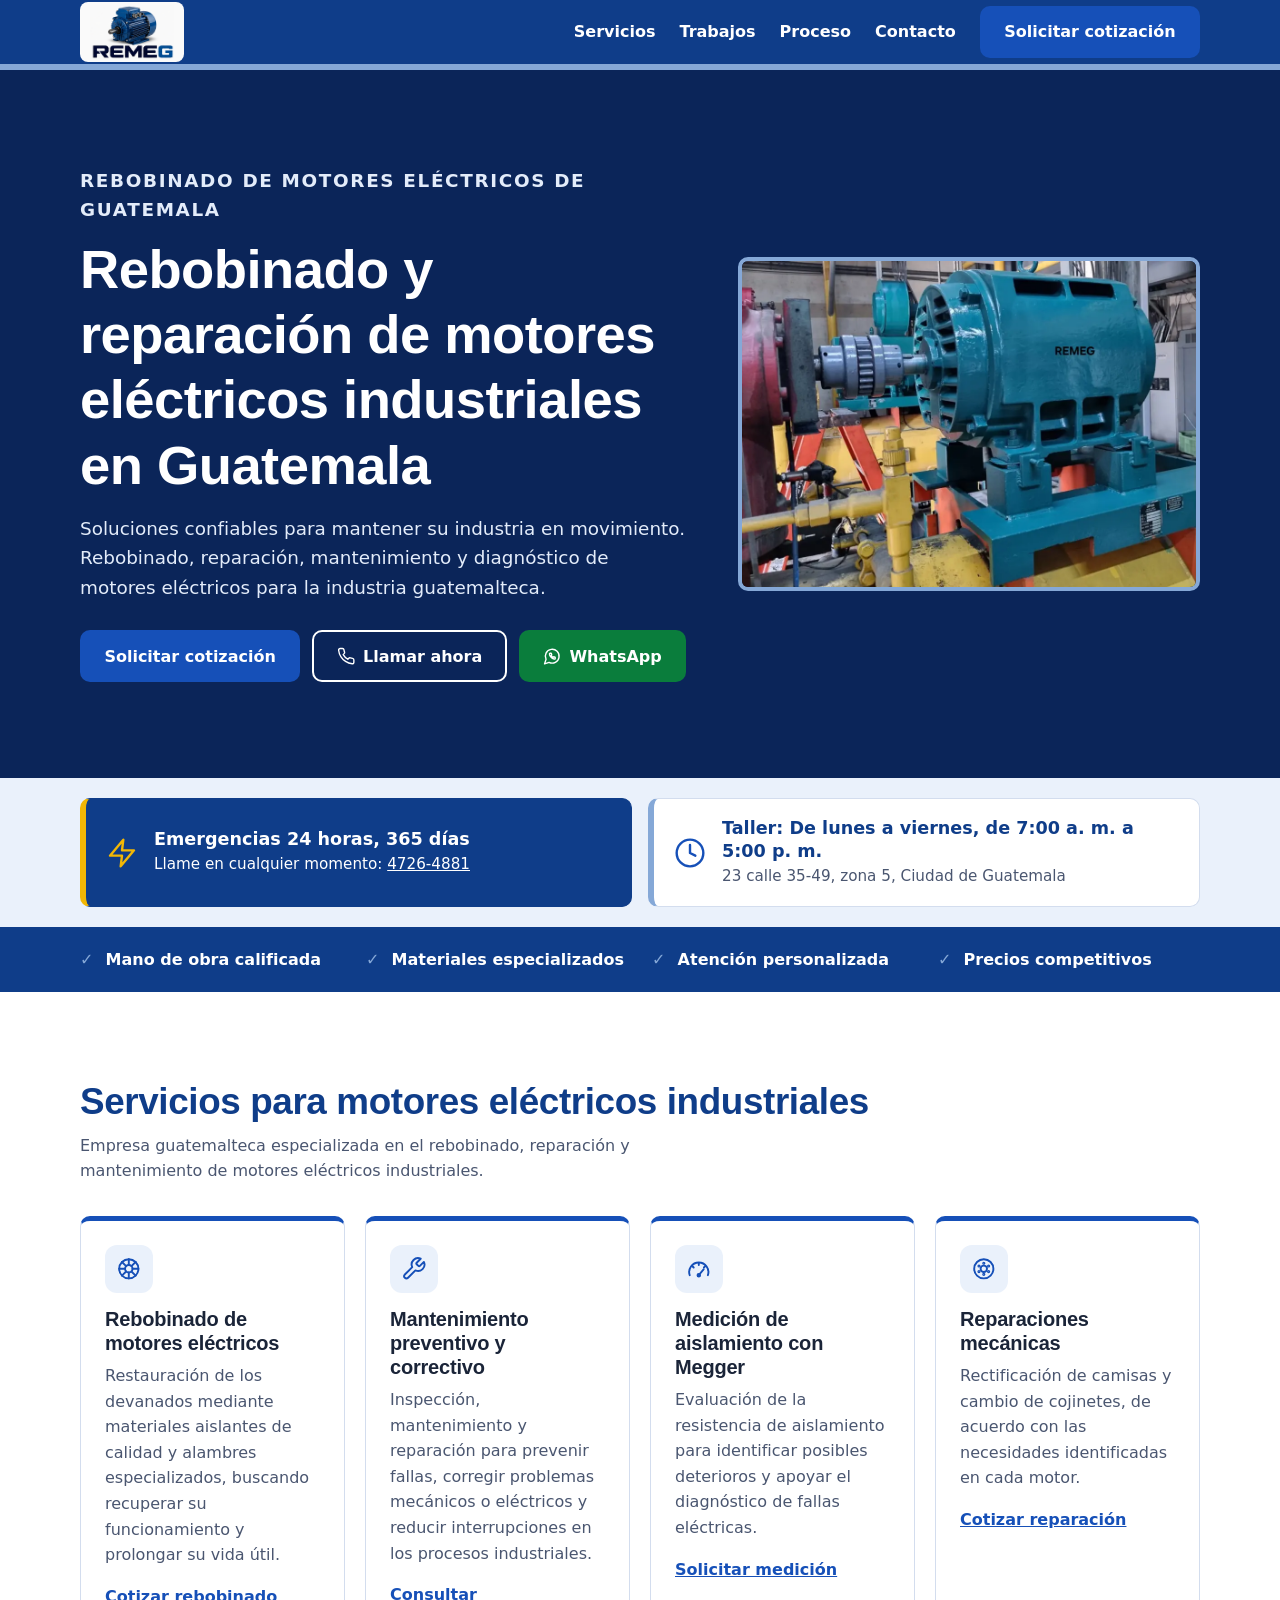
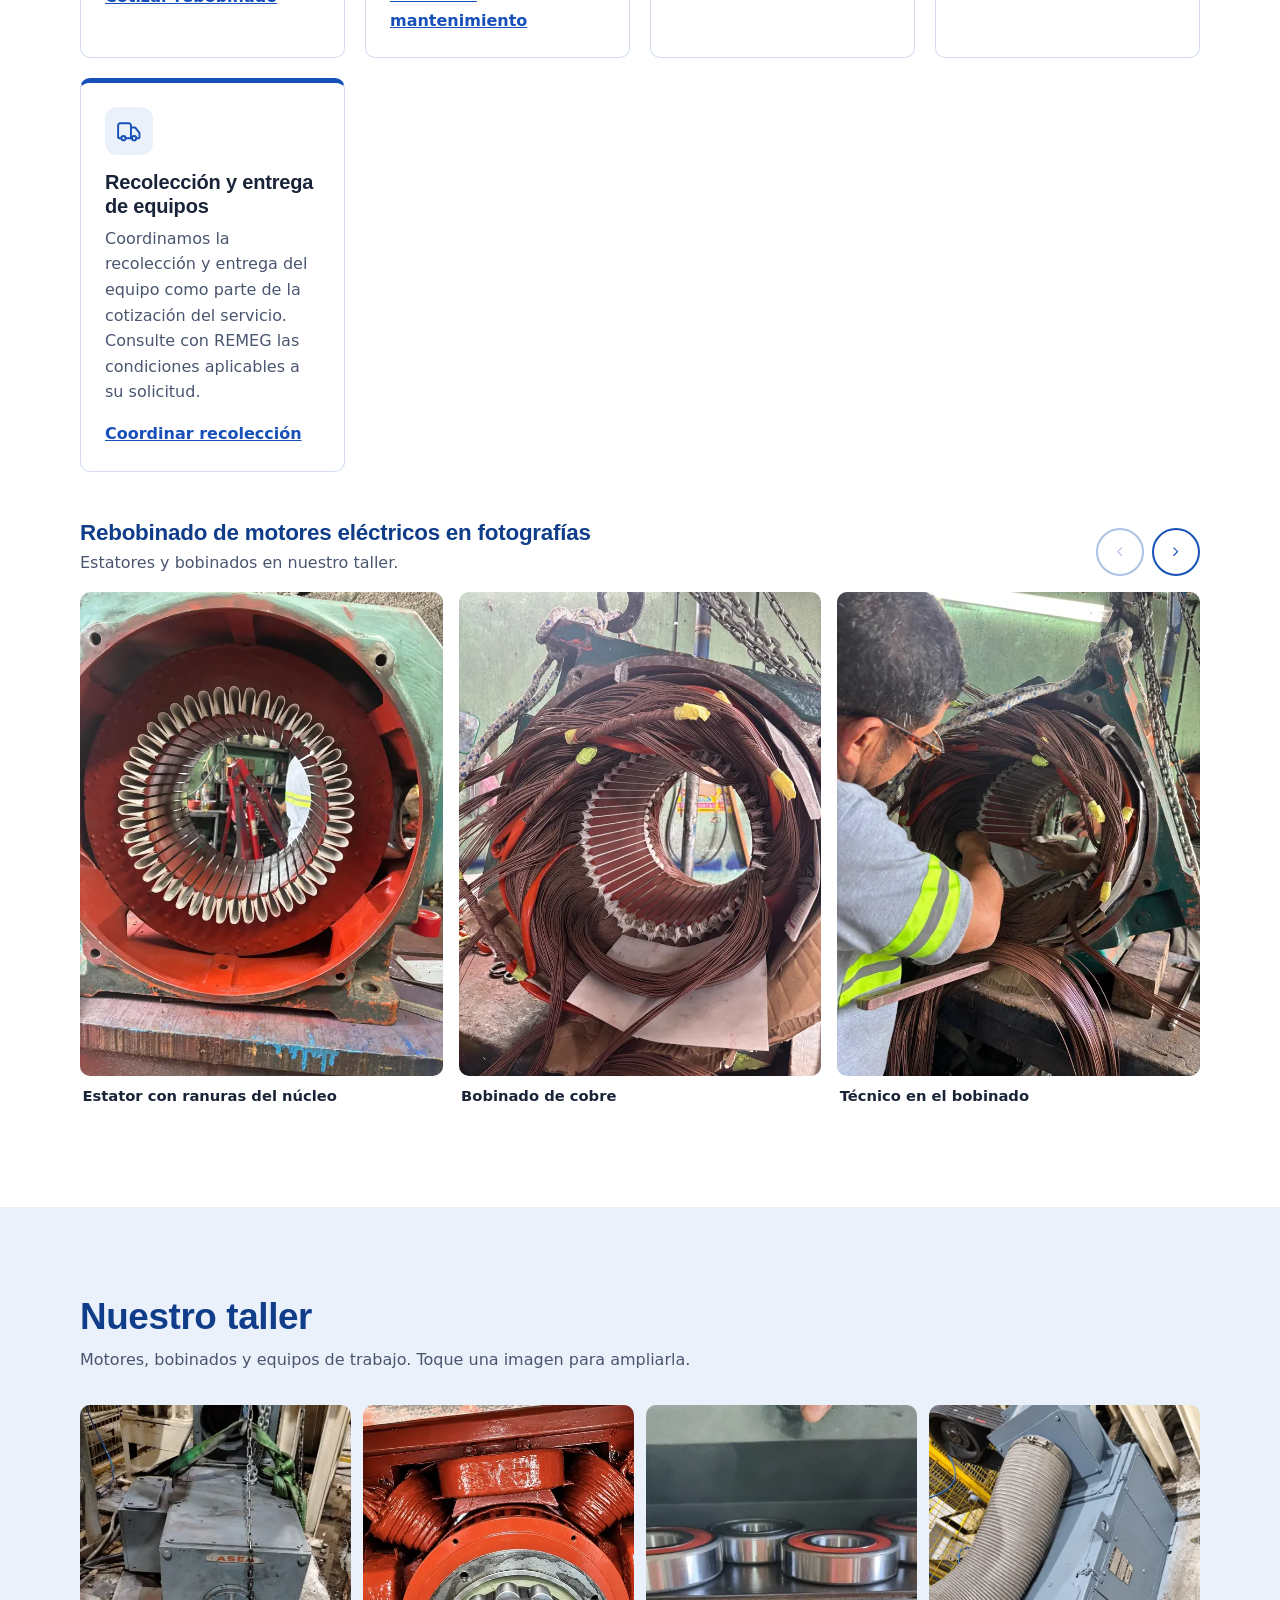
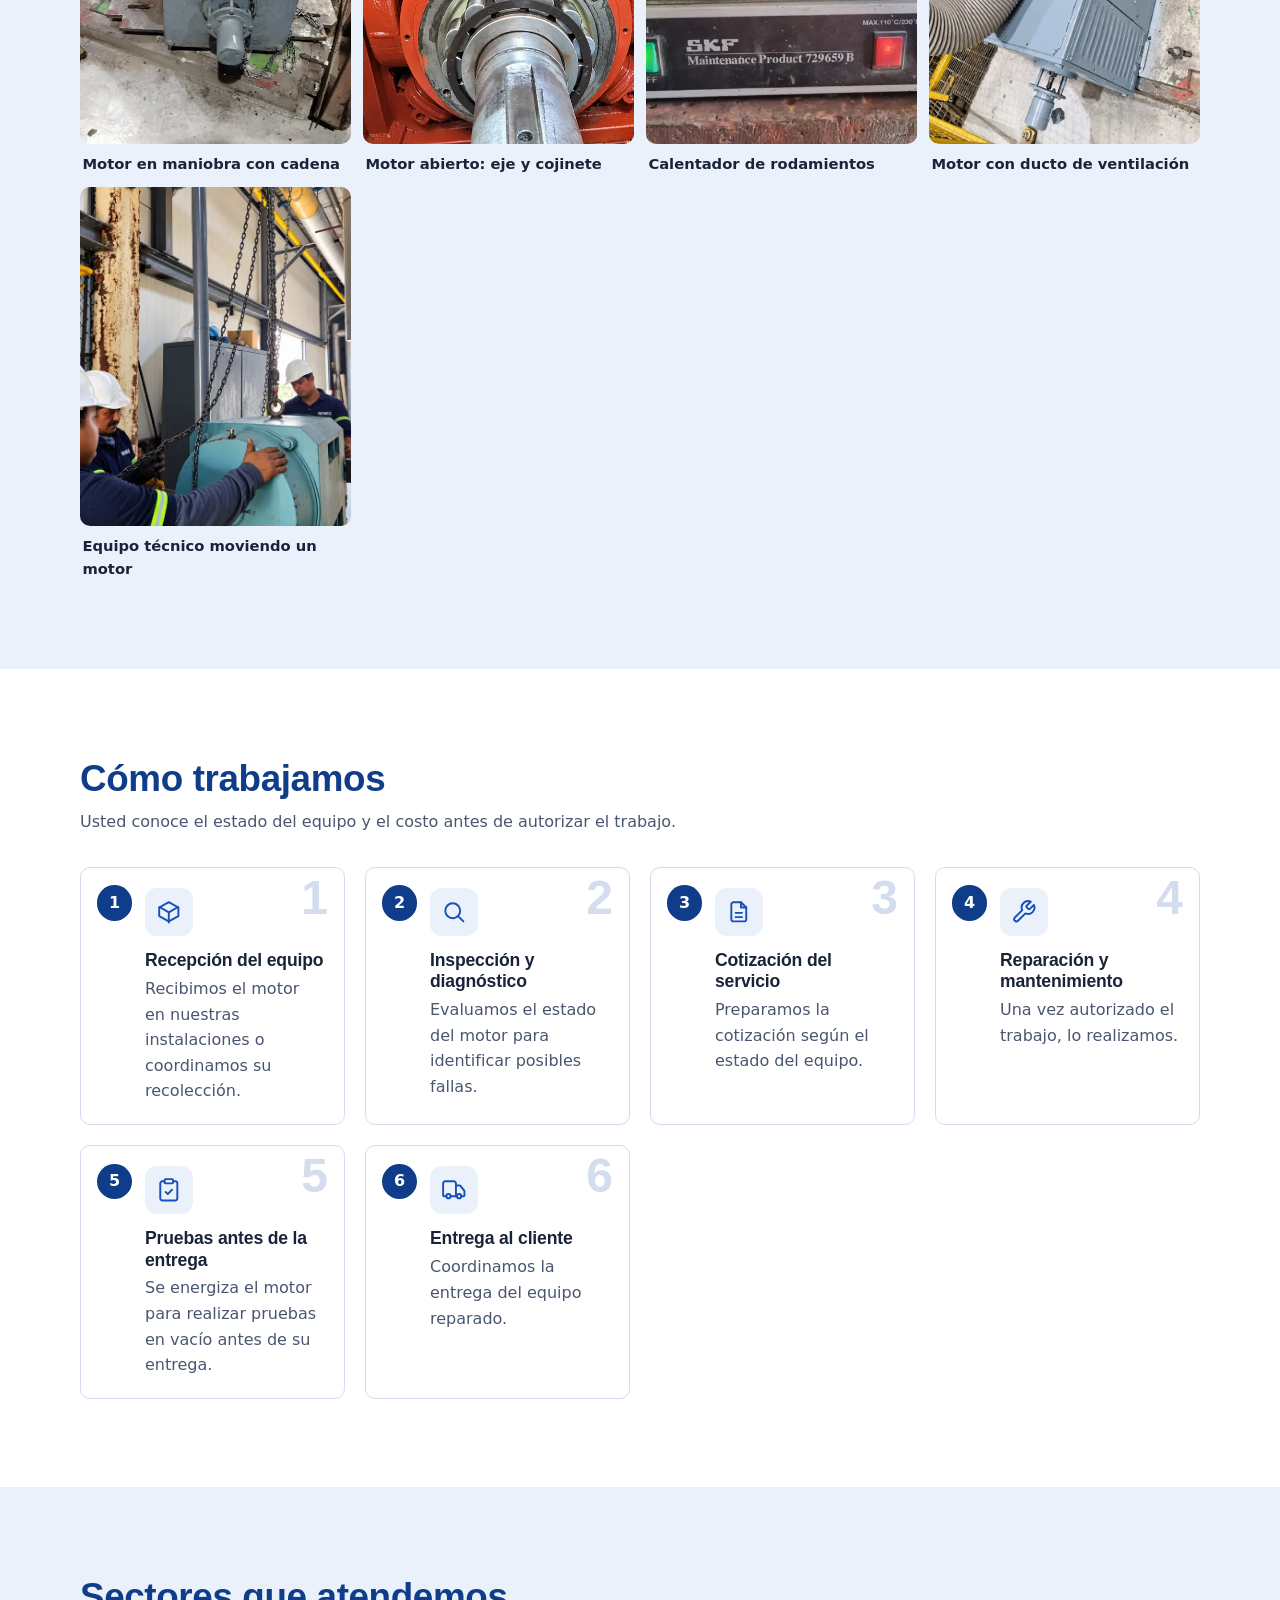
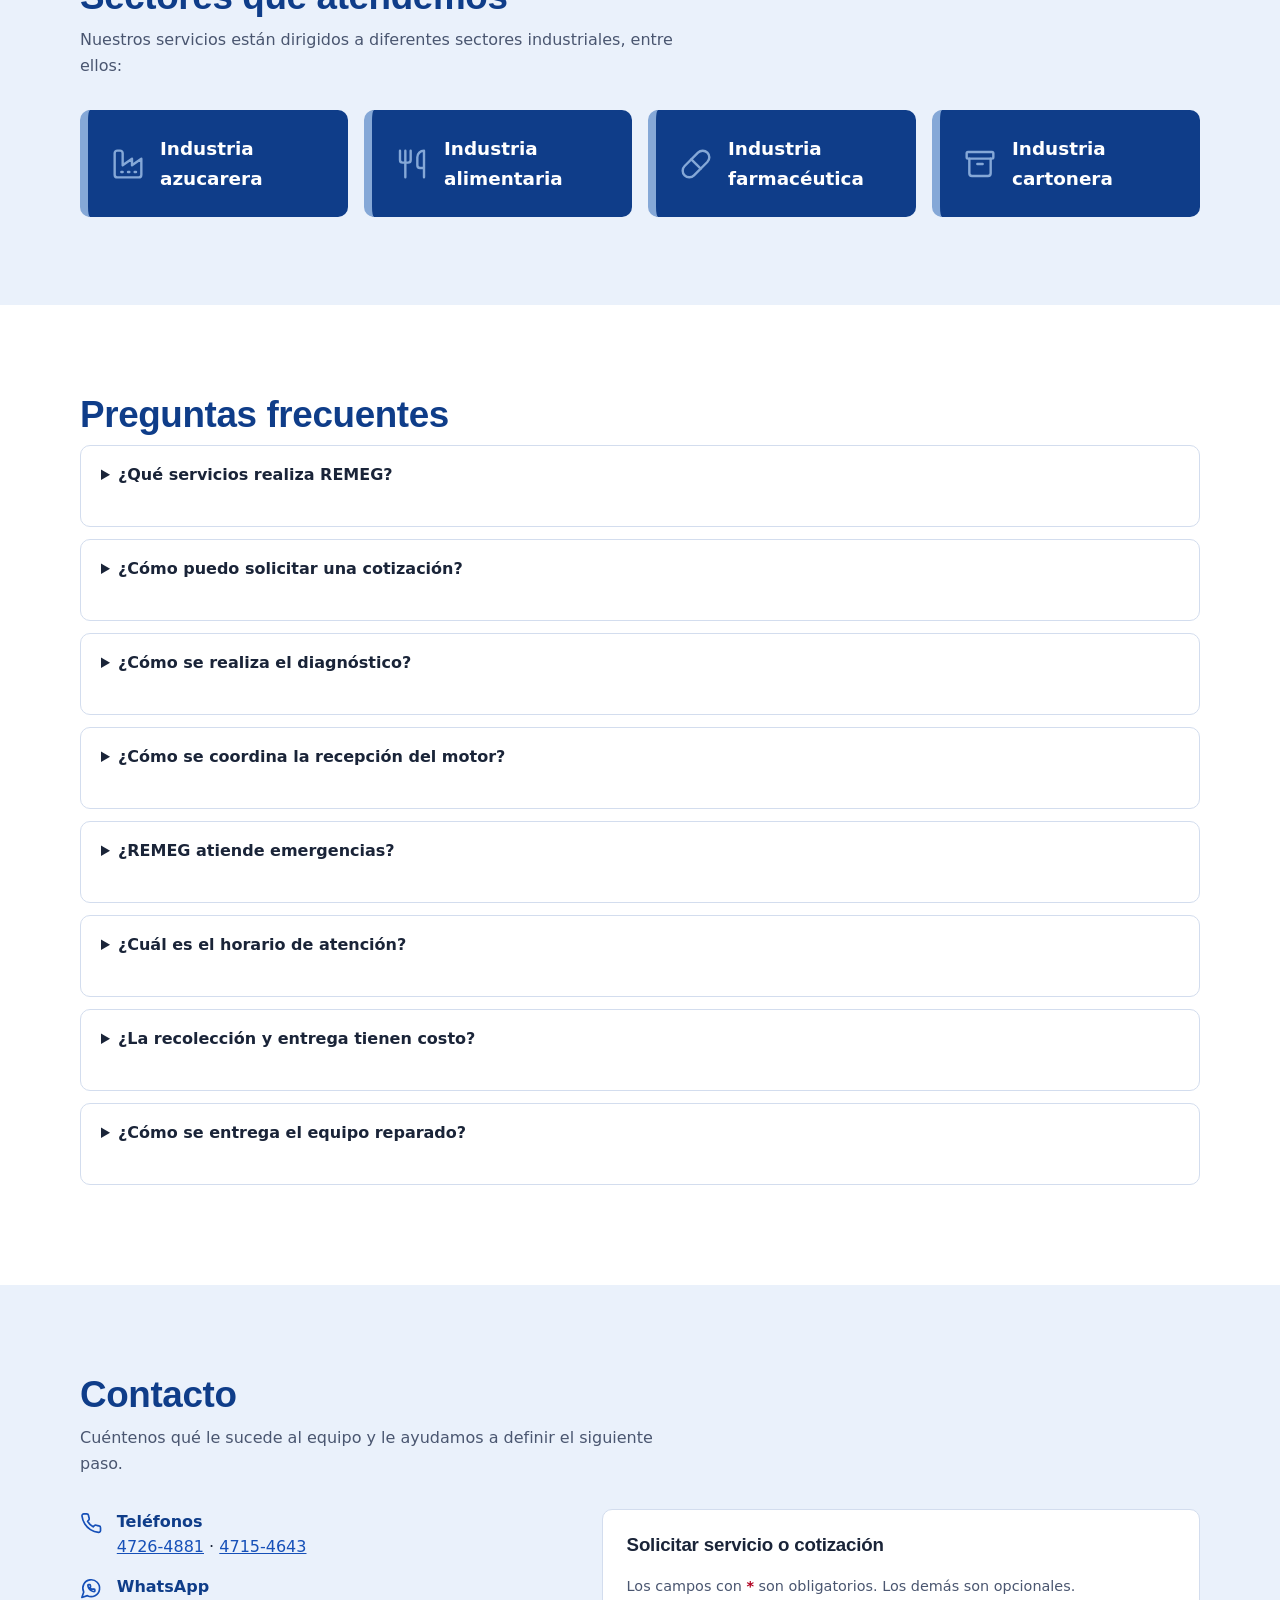
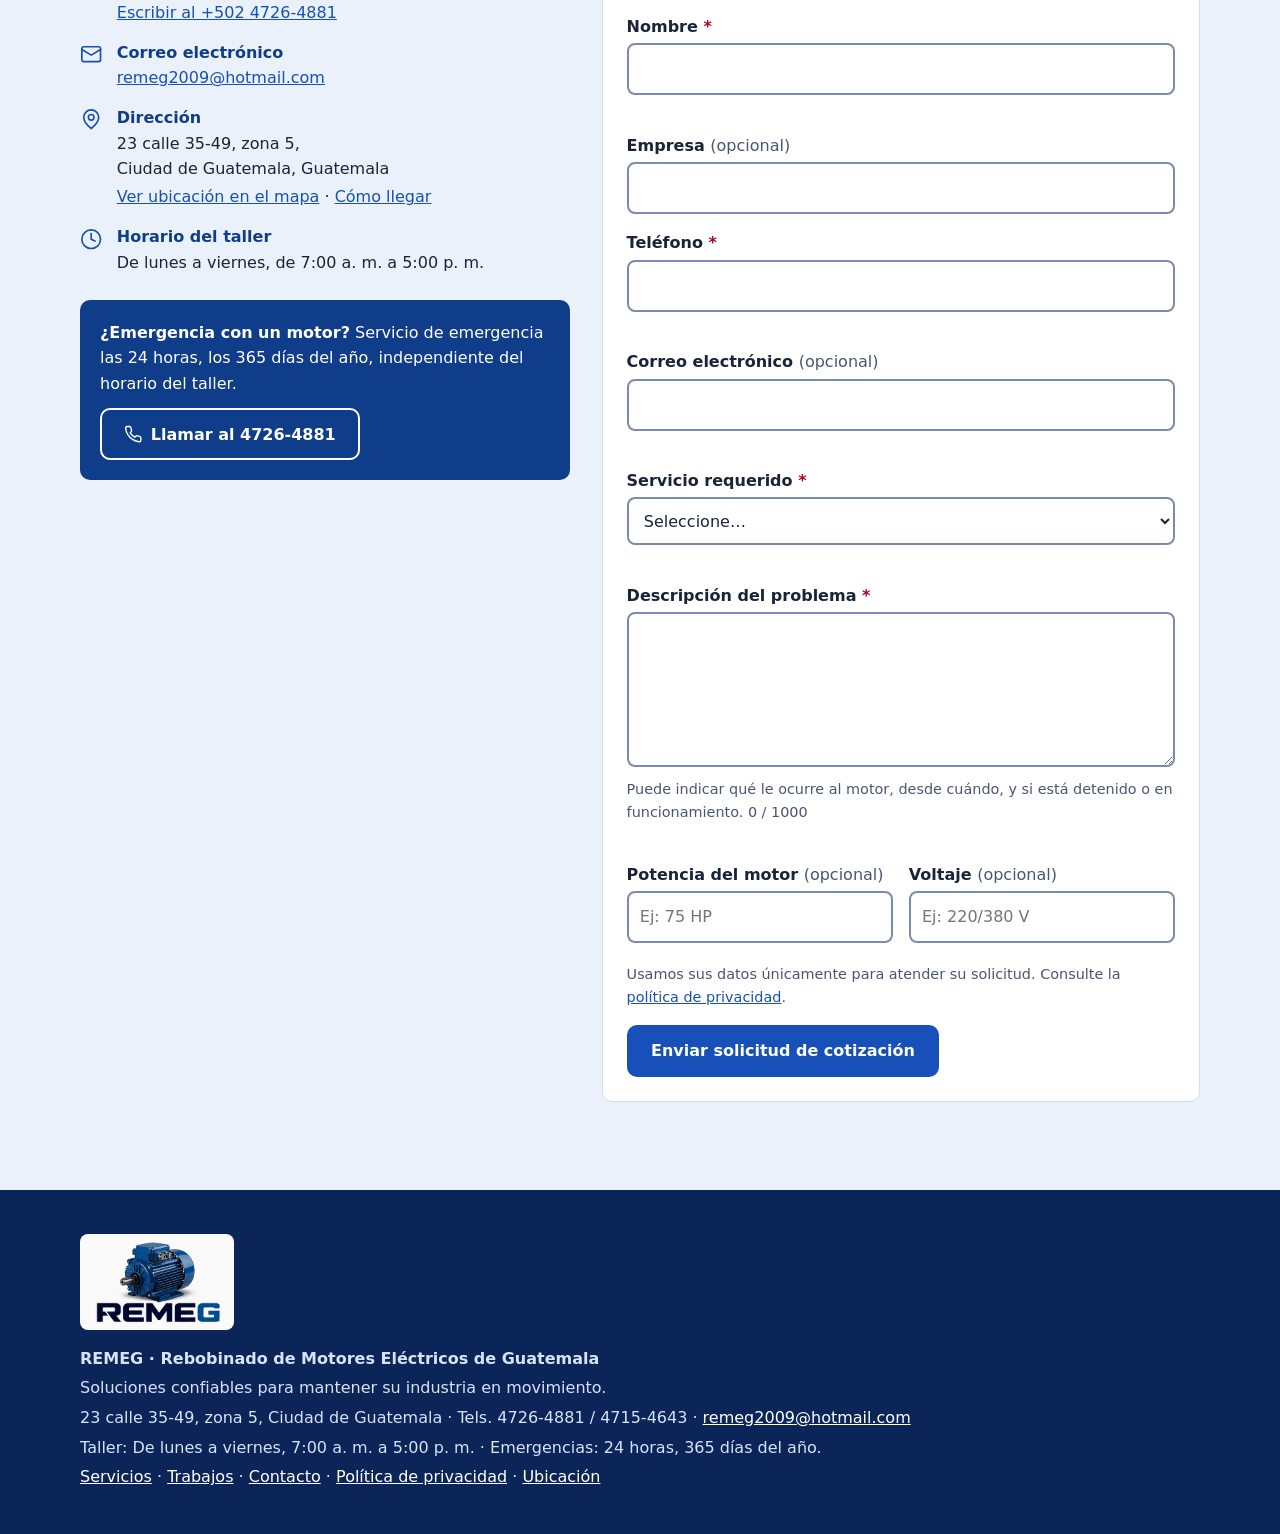
==== commit d1ae6c0c: "feat(seo): make H1 describe service and location" ====
--- a/site/index.html
+++ b/site/index.html
@@ -5,20 +5,125 @@
     <meta charset="utf-8">
     <meta name="umami-website-id" content="">
     <meta name="viewport" content="width=device-width, initial-scale=1, viewport-fit=cover">
-    <title>REMEG | Rebobinado y reparación de motores eléctricos industriales en Guatemala</title>
+    <title>REMEG Guatemala | Rebobinado y Reparación de Motores Eléctricos</title>
     <meta name="description"
-        content="Rebobinado, reparación y mantenimiento preventivo y correctivo de motores eléctricos industriales en Ciudad de Guatemala. Atención de emergencias las 24 horas, los 365 días del año.">
-    <meta property="og:title" content="REMEG | Rebobinado de Motores Eléctricos de Guatemala">
-    <meta property="og:description" content="Soluciones confiables para mantener su industria en movimiento.">
+        content="REMEG ofrece rebobinado, reparación, mantenimiento y diagnóstico de motores eléctricos en Guatemala. Atención de emergencias 24/7 y soluciones para la industria.">
+    <meta property="og:title" content="REMEG Guatemala | Rebobinado y Reparación de Motores Eléctricos">
+    <meta property="og:description" content="REMEG ofrece rebobinado, reparación, mantenimiento y diagnóstico de motores eléctricos en Guatemala. Atención de emergencias 24/7 y soluciones para la industria.">
     <meta property="og:type" content="website">
     <meta property="og:locale" content="es_GT">
     <meta property="og:url" content="https://remeg.com.gt/">
     <meta property="og:image" content="https://remeg.com.gt/assets/logo.png">
+    <meta property="og:image:width" content="391">
+    <meta property="og:image:height" content="252">
+    <meta property="og:image:alt" content="Logotipo de REMEG, Rebobinado de Motores Eléctricos de Guatemala">
+    <meta property="og:site_name" content="REMEG">
+    <meta name="twitter:card" content="summary">
+    <meta name="twitter:title" content="REMEG Guatemala | Rebobinado y Reparación de Motores Eléctricos">
+    <meta name="twitter:description" content="REMEG ofrece rebobinado, reparación, mantenimiento y diagnóstico de motores eléctricos en Guatemala. Atención de emergencias 24/7 y soluciones para la industria.">
+    <meta name="twitter:image" content="https://remeg.com.gt/assets/logo.png">
     <link rel="canonical" href="https://remeg.com.gt/">
     <link rel="icon" type="image/png" href="assets/favicon.png">
     <link rel="preload" as="image" href="assets/hero-motor-instalado.webp" type="image/webp" fetchpriority="high">
-    <script
-        type="application/ld+json">{"@context": "https://schema.org", "@type": "LocalBusiness", "name": "REMEG - Rebobinado de Motores Eléctricos de Guatemala", "url": "https://remeg.com.gt/", "image": "https://remeg.com.gt/assets/logo.png", "telephone": ["+502 4726-4881", "+502 4715-4643"], "email": "remeg2009@hotmail.com", "address": {"@type": "PostalAddress", "streetAddress": "23 calle 35-49, zona 5", "addressLocality": "Ciudad de Guatemala", "addressCountry": "GT"}, "geo": {"@type": "GeoCoordinates", "latitude": 14.6255, "longitude": -90.4993}, "hasMap": "https://www.google.com/maps/search/?api=1&query=14.6255,-90.4993", "openingHoursSpecification": {"@type": "OpeningHoursSpecification", "dayOfWeek": ["Monday", "Tuesday", "Wednesday", "Thursday", "Friday", "Saturday", "Sunday"], "opens": "07:00", "closes": "17:00"}}</script>
+    <script type="application/ld+json">{
+  "@context": "https://schema.org",
+  "@type": "LocalBusiness",
+  "name": "REMEG",
+  "alternateName": "Rebobinado de Motores Eléctricos de Guatemala",
+  "url": "https://remeg.com.gt/",
+  "image": "https://remeg.com.gt/assets/logo.png",
+  "telephone": [
+    "+50247264881",
+    "+50247154643"
+  ],
+  "email": "remeg2009@hotmail.com",
+  "address": {
+    "@type": "PostalAddress",
+    "streetAddress": "23 calle 35-49, zona 5",
+    "addressLocality": "Ciudad de Guatemala",
+    "addressCountry": "GT"
+  },
+  "geo": {
+    "@type": "GeoCoordinates",
+    "latitude": 14.6255,
+    "longitude": -90.4993
+  },
+  "hasMap": "https://www.google.com/maps/search/?api=1&query=14.6255,-90.4993",
+  "areaServed": {
+    "@type": "Country",
+    "name": "Guatemala"
+  },
+  "openingHoursSpecification": {
+    "@type": "OpeningHoursSpecification",
+    "dayOfWeek": [
+      "Monday",
+      "Tuesday",
+      "Wednesday",
+      "Thursday",
+      "Friday"
+    ],
+    "opens": "07:00",
+    "closes": "17:00"
+  },
+  "makesOffer": [
+    {
+      "@type": "Offer",
+      "itemOffered": {
+        "@type": "Service",
+        "name": "Rebobinado de motores eléctricos",
+        "areaServed": {
+          "@type": "Country",
+          "name": "Guatemala"
+        }
+      }
+    },
+    {
+      "@type": "Offer",
+      "itemOffered": {
+        "@type": "Service",
+        "name": "Reparación de motores eléctricos",
+        "areaServed": {
+          "@type": "Country",
+          "name": "Guatemala"
+        }
+      }
+    },
+    {
+      "@type": "Offer",
+      "itemOffered": {
+        "@type": "Service",
+        "name": "Mantenimiento de motores industriales",
+        "areaServed": {
+          "@type": "Country",
+          "name": "Guatemala"
+        }
+      }
+    },
+    {
+      "@type": "Offer",
+      "itemOffered": {
+        "@type": "Service",
+        "name": "Diagnóstico de motores eléctricos",
+        "areaServed": {
+          "@type": "Country",
+          "name": "Guatemala"
+        }
+      }
+    },
+    {
+      "@type": "Offer",
+      "itemOffered": {
+        "@type": "Service",
+        "name": "Atención de emergencias 24/7",
+        "areaServed": {
+          "@type": "Country",
+          "name": "Guatemala"
+        },
+        "description": "Servicio de atención de emergencias las 24 horas, los 365 días del año. No corresponde al horario habitual del taller."
+      }
+    }
+  ]
+}</script>
     <link rel="stylesheet" href="assets/styles.css">
 </head>
 
@@ -145,9 +250,8 @@
             <div class="w">
                 <div>
                     <p class="eyebrow">Rebobinado de Motores Eléctricos de Guatemala</p>
-                    <h1>Soluciones confiables para mantener su industria en movimiento</h1>
-                    <p>Rebobinado, reparación, mantenimiento y diagnóstico de motores eléctricos para la industria
-                        guatemalteca.</p>
+                    <h1>Rebobinado y reparación de motores eléctricos industriales en Guatemala</h1>
+                    <p>Soluciones confiables para mantener su industria en movimiento. Rebobinado, reparación, mantenimiento y diagnóstico de motores eléctricos para la industria guatemalteca.</p>
                     <div class="ct"><a class="btn p" href="#cotizar">Solicitar cotización</a><a class="btn s"
                             href="tel:+50247264881"><svg class="ic" aria-hidden="true" focusable="false">
                                 <use href="#i-phone" />
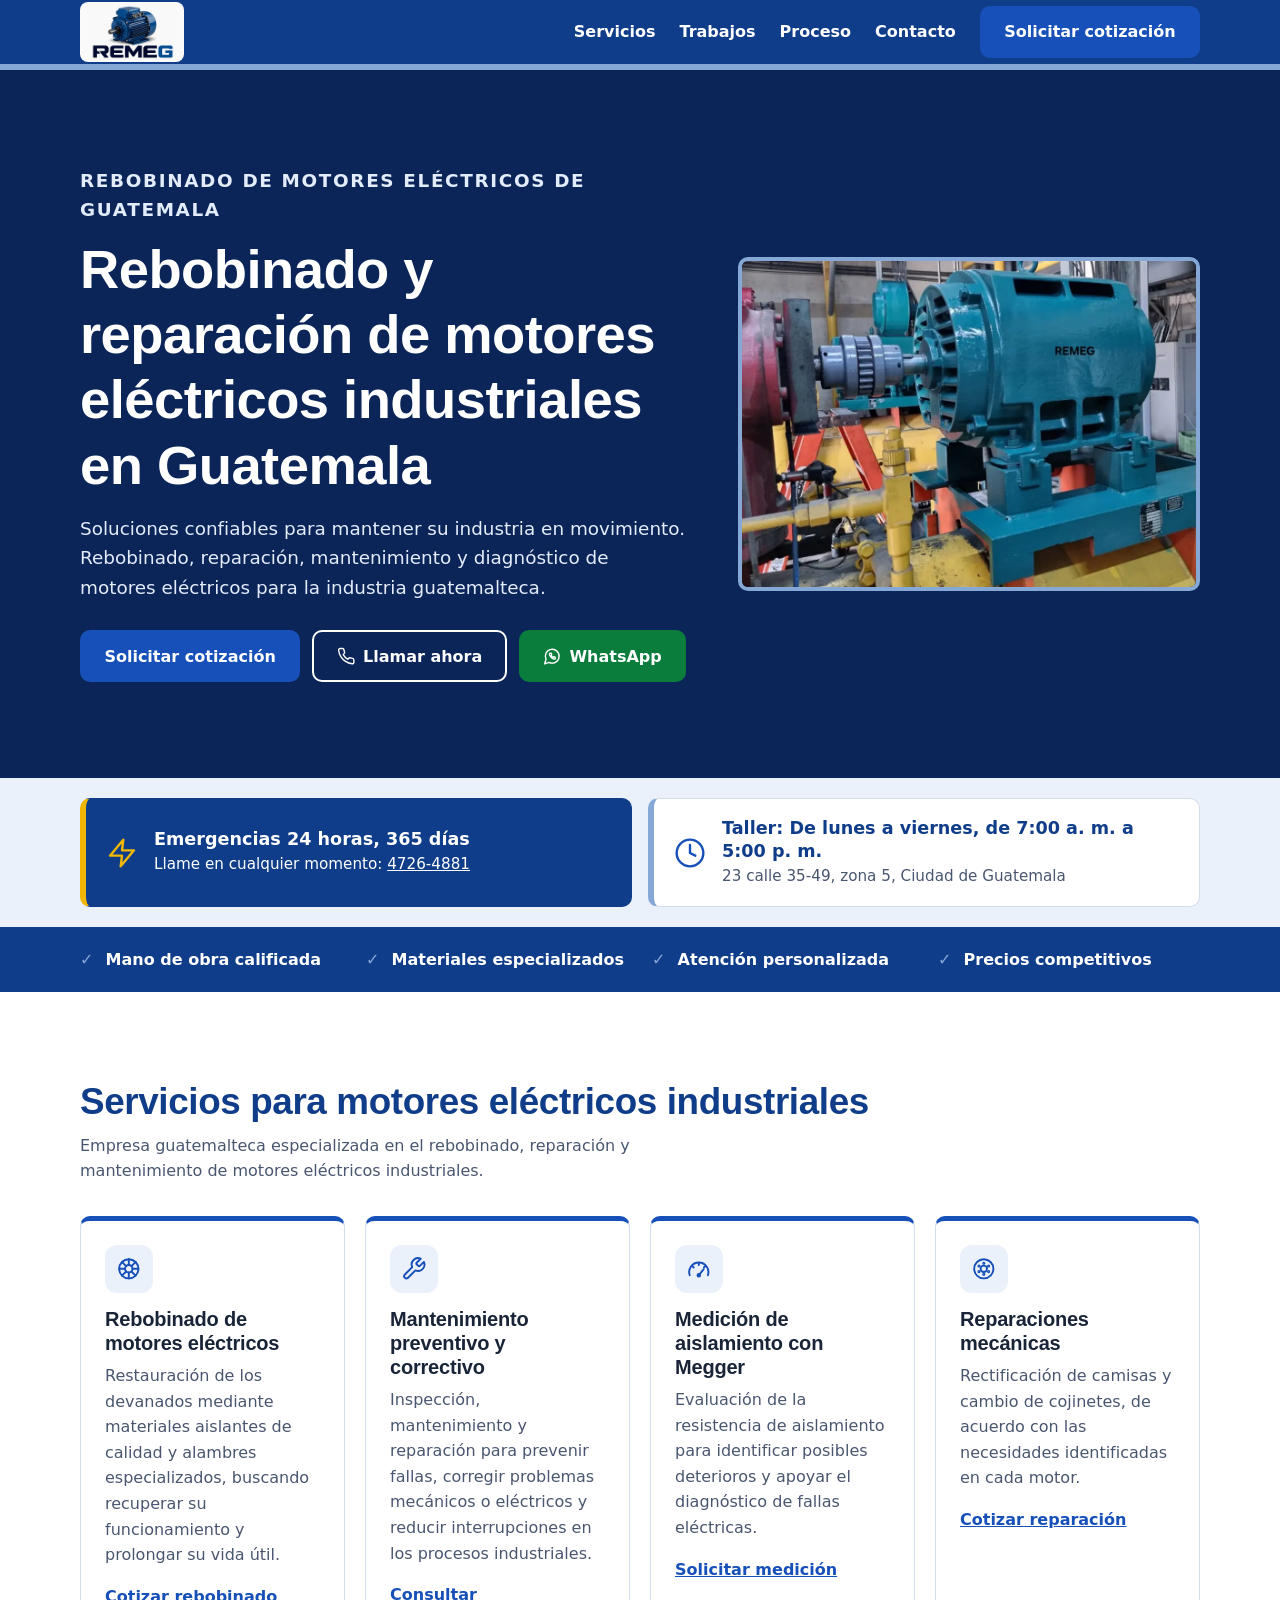
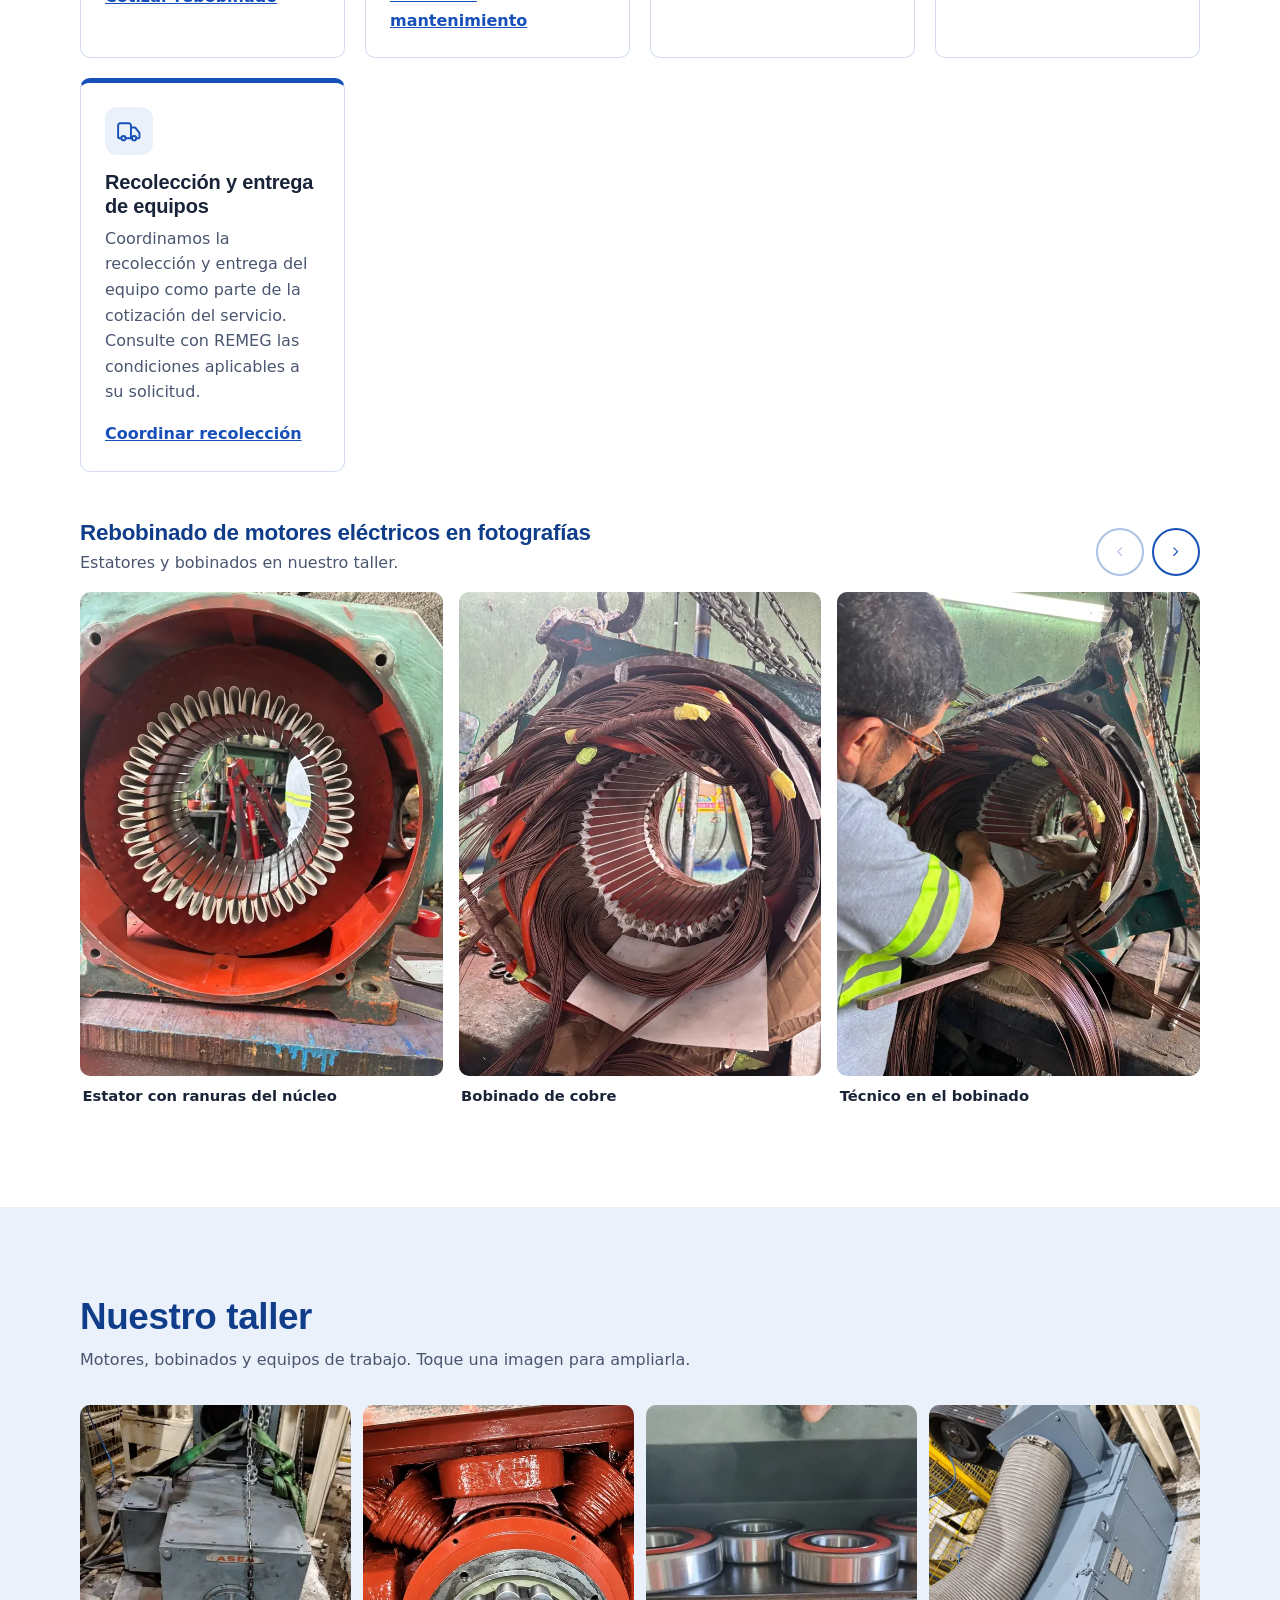
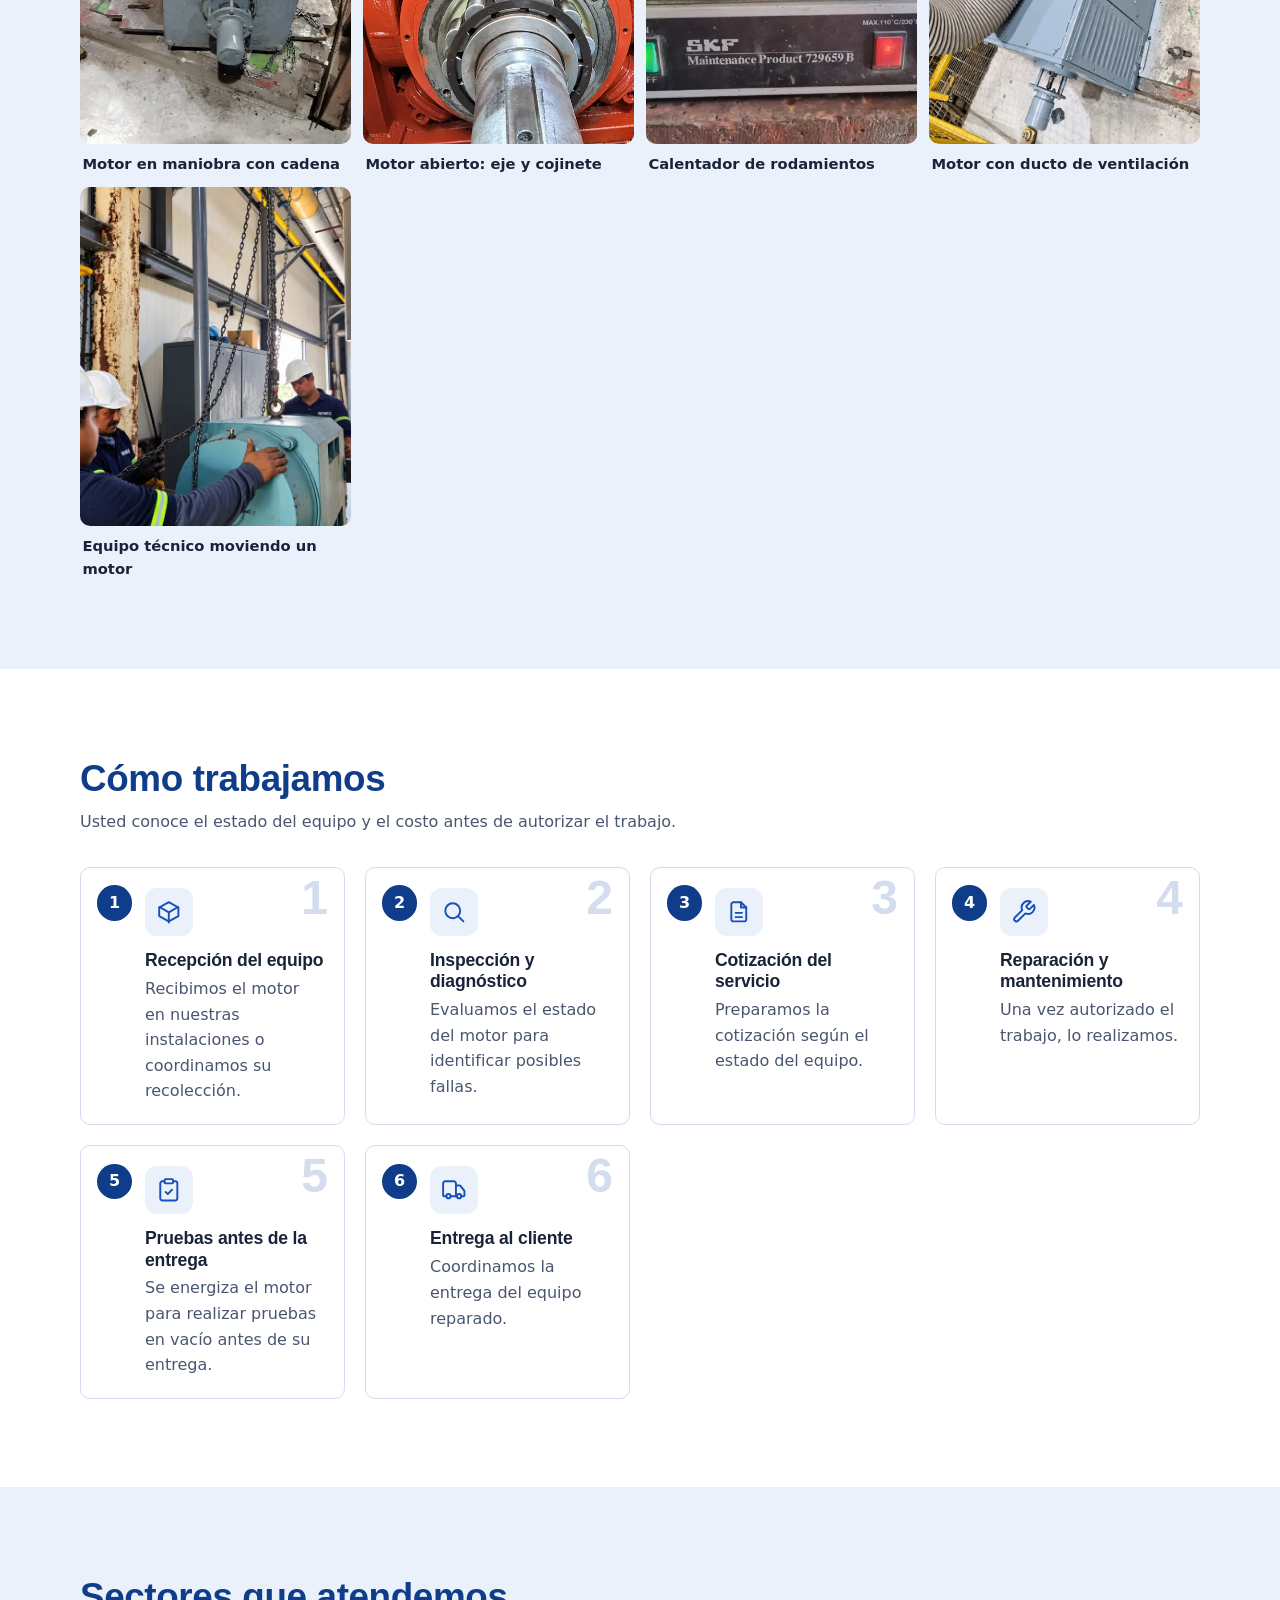
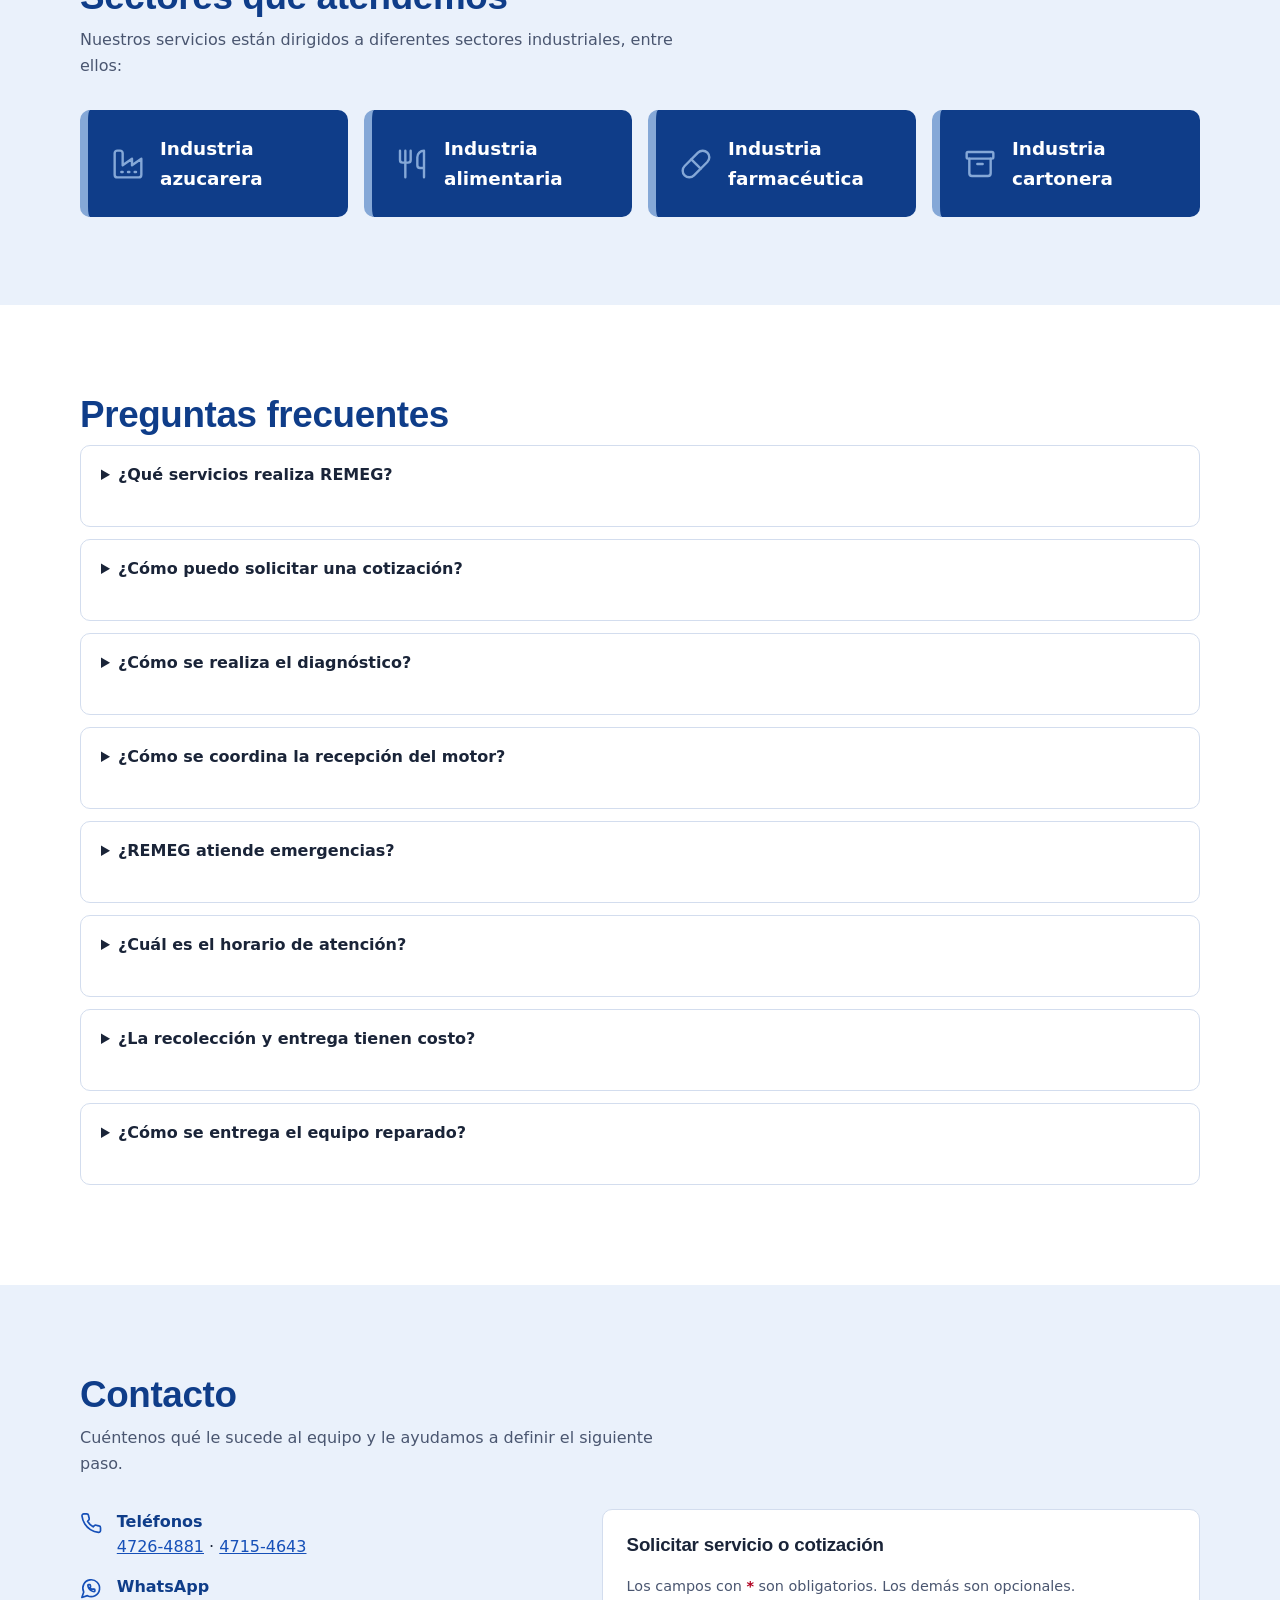
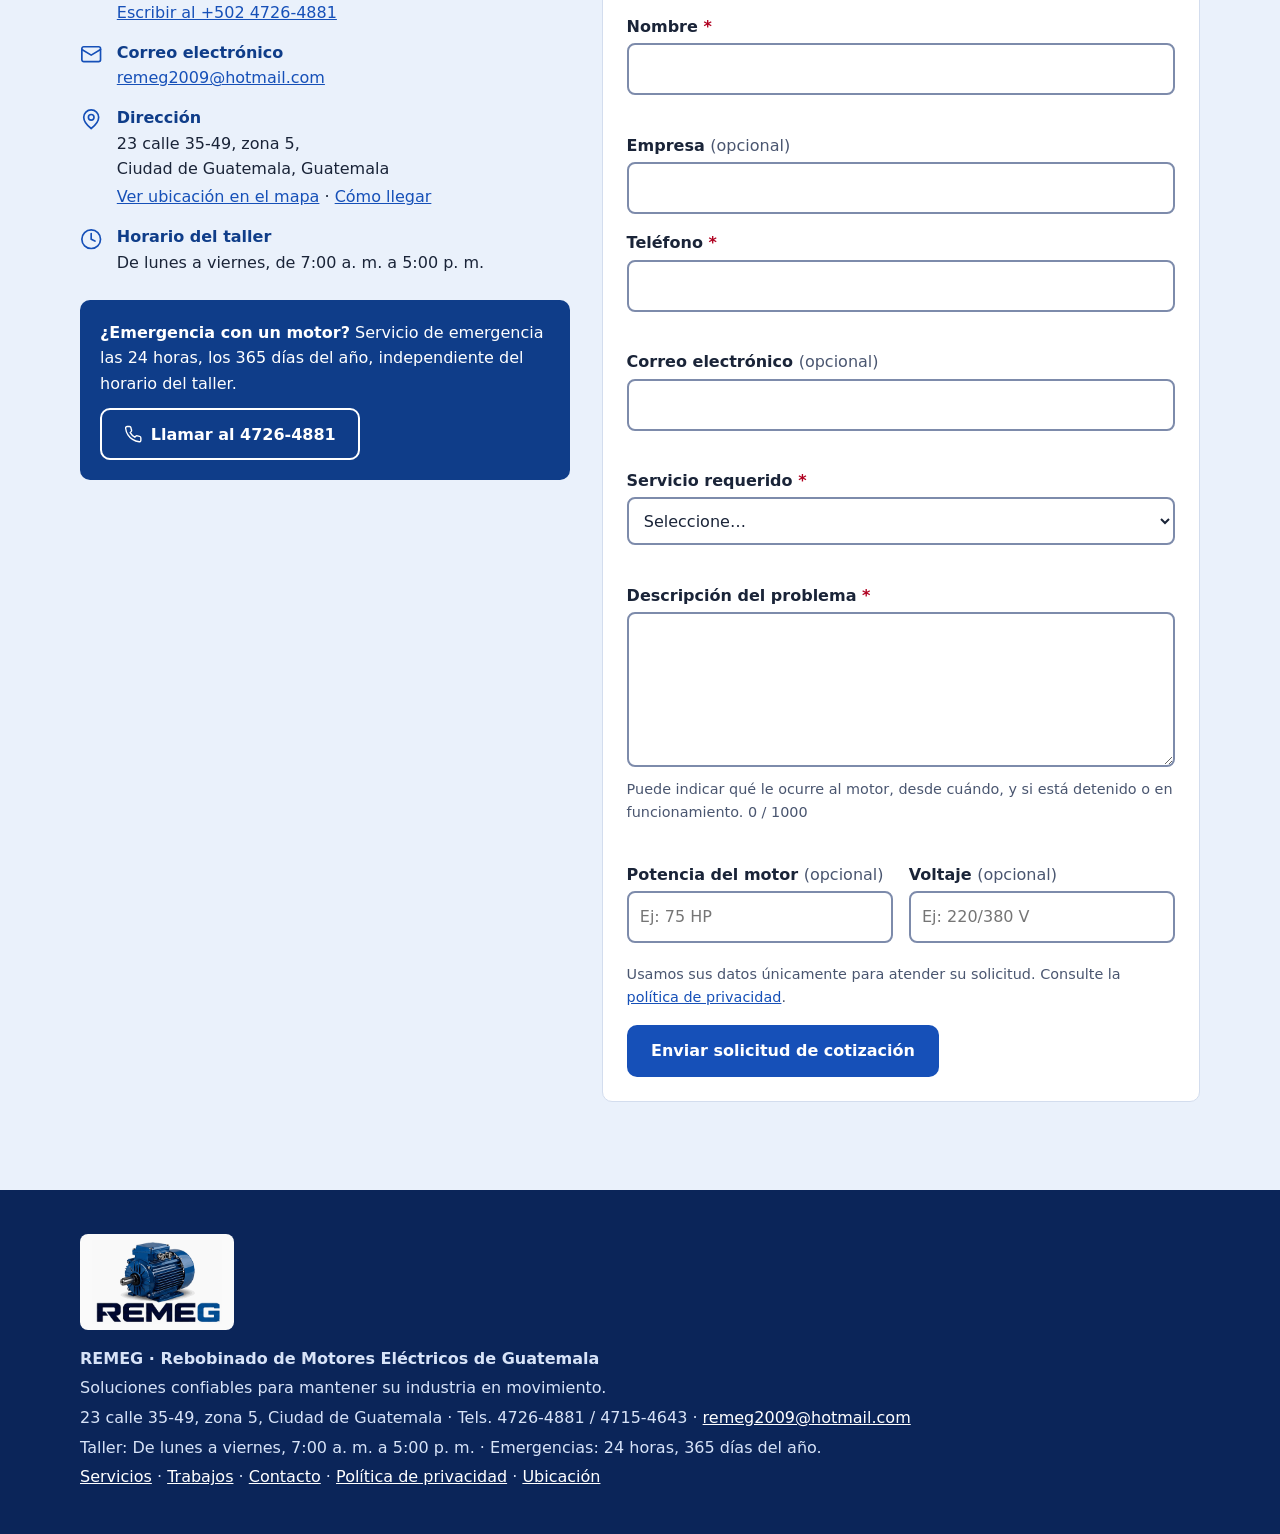
==== commit f1747971: "feat(analytics): set Umami website ID" ====
--- a/site/index.html
+++ b/site/index.html
@@ -3,7 +3,7 @@
 
 <head>
     <meta charset="utf-8">
-    <meta name="umami-website-id" content="">
+    <meta name="umami-website-id" content="d52de157-423c-453e-b0e7-c835bfba08b4">
     <meta name="viewport" content="width=device-width, initial-scale=1, viewport-fit=cover">
     <title>REMEG Guatemala | Rebobinado y Reparación de Motores Eléctricos</title>
     <meta name="description"
@@ -13,15 +13,15 @@
     <meta property="og:type" content="website">
     <meta property="og:locale" content="es_GT">
     <meta property="og:url" content="https://remeg.com.gt/">
-    <meta property="og:image" content="https://remeg.com.gt/assets/logo.png">
-    <meta property="og:image:width" content="391">
-    <meta property="og:image:height" content="252">
-    <meta property="og:image:alt" content="Logotipo de REMEG, Rebobinado de Motores Eléctricos de Guatemala">
+    <meta property="og:image" content="https://remeg.com.gt/assets/og-image.jpg">
+    <meta property="og:image:width" content="1200">
+    <meta property="og:image:height" content="630">
+    <meta property="og:image:alt" content="REMEG: rebobinado y reparación de motores eléctricos en Guatemala, atención de emergencias 24/7">
     <meta property="og:site_name" content="REMEG">
-    <meta name="twitter:card" content="summary">
+    <meta name="twitter:card" content="summary_large_image">
     <meta name="twitter:title" content="REMEG Guatemala | Rebobinado y Reparación de Motores Eléctricos">
     <meta name="twitter:description" content="REMEG ofrece rebobinado, reparación, mantenimiento y diagnóstico de motores eléctricos en Guatemala. Atención de emergencias 24/7 y soluciones para la industria.">
-    <meta name="twitter:image" content="https://remeg.com.gt/assets/logo.png">
+    <meta name="twitter:image" content="https://remeg.com.gt/assets/og-image.jpg">
     <link rel="canonical" href="https://remeg.com.gt/">
     <link rel="icon" type="image/png" href="assets/favicon.png">
     <link rel="preload" as="image" href="assets/hero-motor-instalado.webp" type="image/webp" fetchpriority="high">
